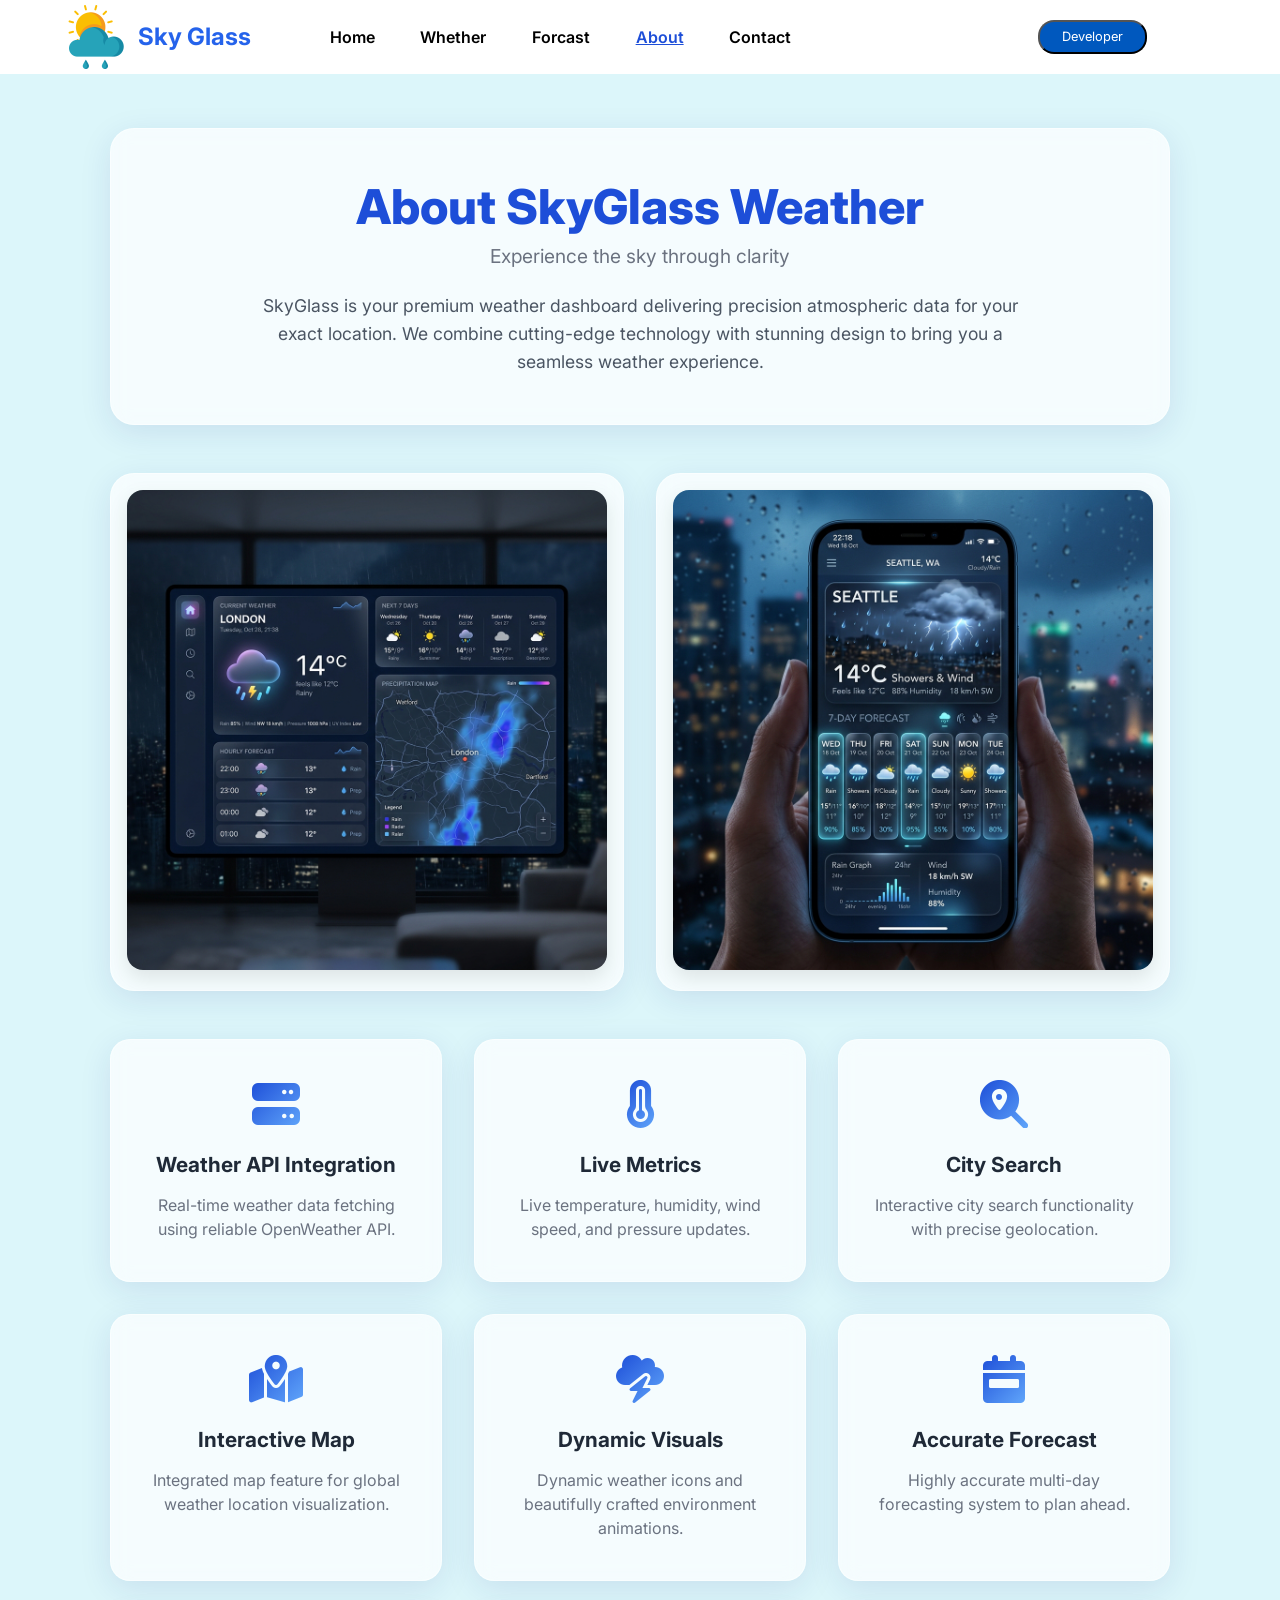
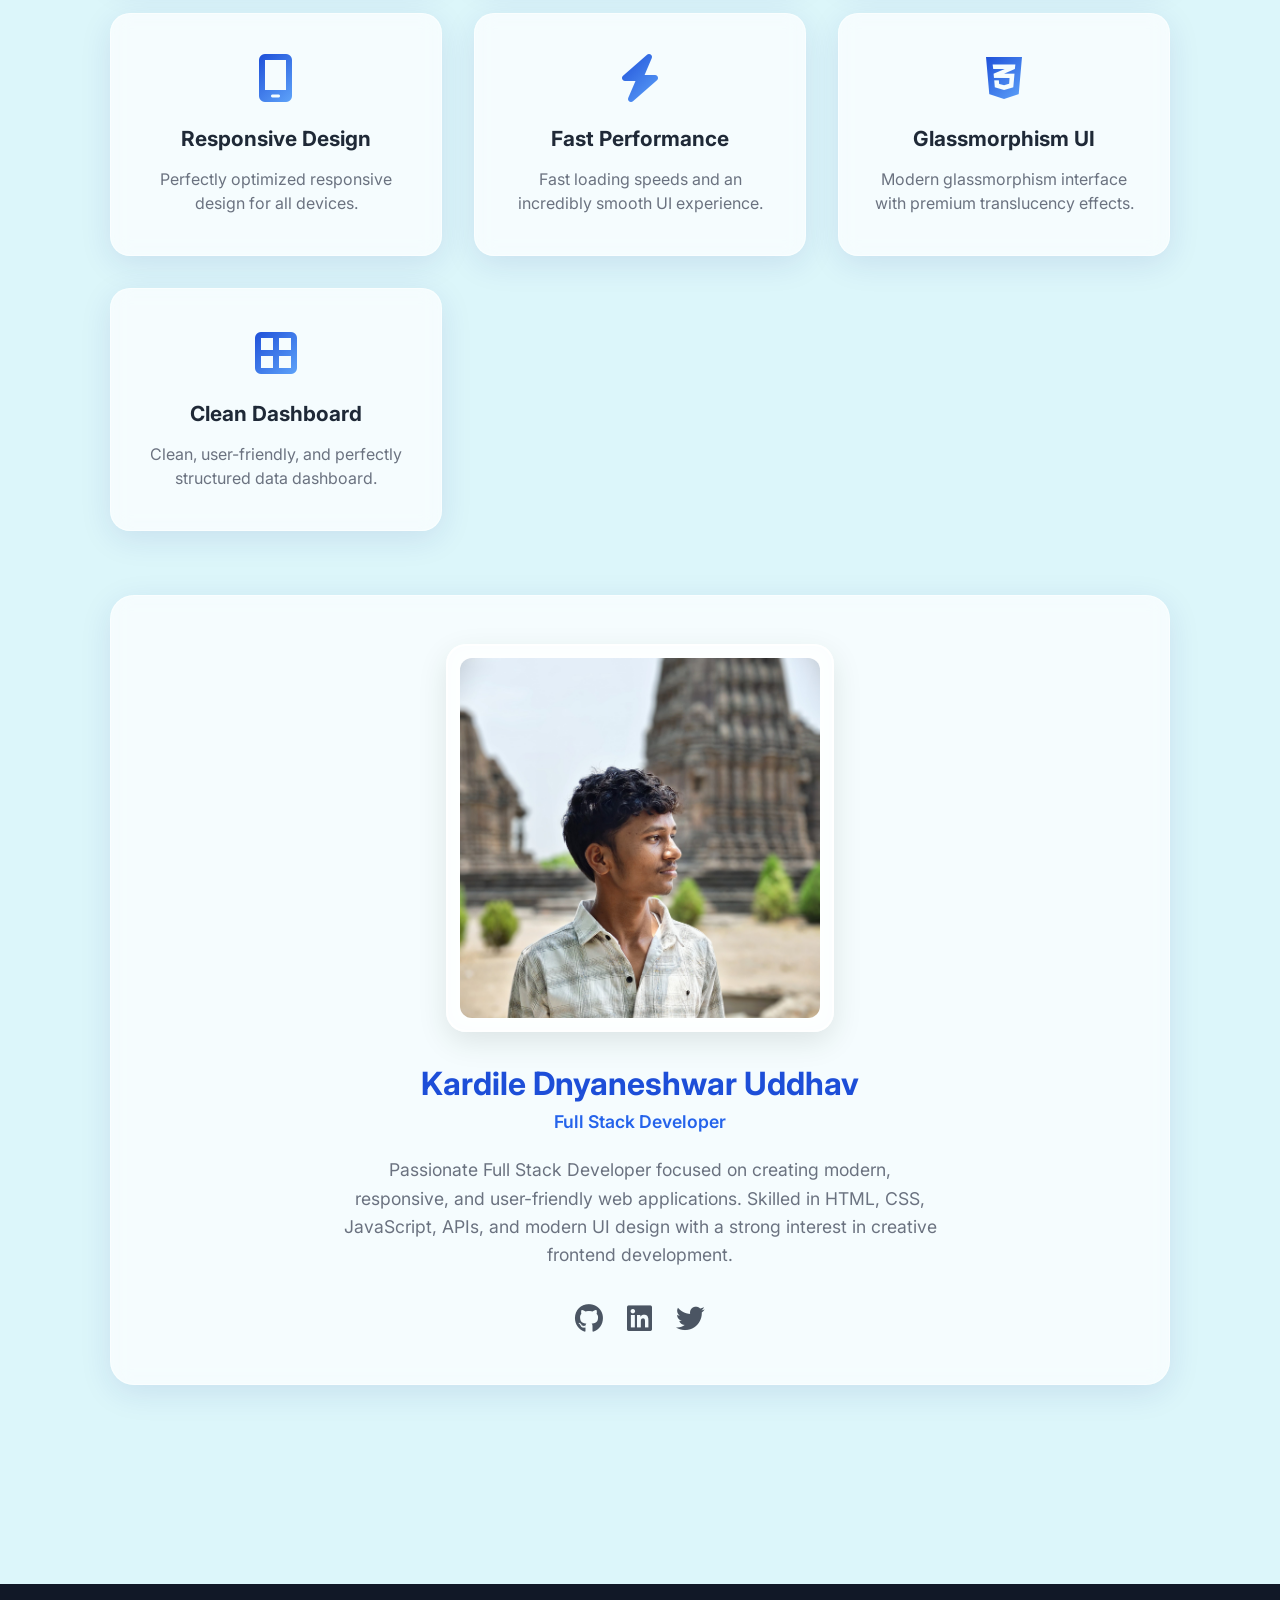
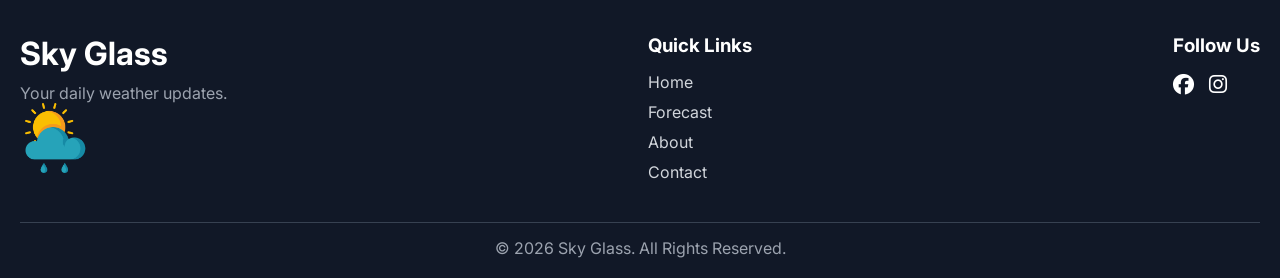
==== about.html @ b940e638 "website 1deploys" ====
<!DOCTYPE html>
<html lang="en">

<head>
    <meta charset="UTF-8">
    <meta name="viewport" content="width=device-width, initial-scale=1.0">
    <title>About - Sky Glass</title>
    <link rel="stylesheet" href="style.css">
    <link rel="stylesheet" href="about.css">
    <link rel="preconnect" href="https://fonts.googleapis.com">
    <link rel="preconnect" href="https://fonts.gstatic.com" crossorigin>
    <link href="https://fonts.googleapis.com/css2?family=Inter:wght@400;500;600;700;800&display=swap" rel="stylesheet">
    <link rel="stylesheet" href="https://cdnjs.cloudflare.com/ajax/libs/font-awesome/6.5.2/css/all.min.css">
    <link href="https://fonts.googleapis.com/css2?family=Material+Symbols+Outlined" rel="stylesheet">
</head>

<body>
    <!-- Navbar -->
    <section id="nav">
        <div class="navbar">
            <div class="logo"></div>
            <h2>Sky Glass</h2>
            <div class="nav_hero">
                <div class="hero_link">
                    <a href="index.html">Home</a>
                    <a href="index.html#forc">Whether</a>
                    <a href="index.html">Forcast</a>
                    <a href="about.html" class="active">About</a>
                    <a href="contact.html">Contact</a>
                </div>
            </div>
            <div class="signin">
                <a href="about.html#developer"><button type="button">Developer</button></a>
            </div>
        </div>
    </section>

    <!-- About Section -->
    <div class="about_hero_section">
        <!-- 2. ABOUT WEBSITE SECTION -->
        <div class="about_container">
            <div class="about_header glass">
                <h1>About SkyGlass Weather</h1>
                <p class="subtitle">Experience the sky through clarity</p>
                <p class="desc">SkyGlass is your premium weather dashboard delivering precision atmospheric data for your exact
                    location. We combine cutting-edge technology with stunning design to bring you a seamless weather experience.</p>
            </div>

            <div class="about_gallery">
                <div class="gallery_img_wrapper glass" style="animation-delay: 0.1s;">
                    <img src="img/weather_preview_desktop.png" alt="Desktop Interface Preview" class="gallery_img">
                </div>
                <div class="gallery_img_wrapper glass" style="animation-delay: 0.2s;">
                    <img src="img/weather_preview_mobile.png" alt="Mobile Interface Preview" class="gallery_img">
                </div>
            </div>

            <div class="features_grid">
                <div class="feature_card glass" style="animation-delay: 0.1s;">
                    <i class="fa-solid fa-server feature_icon"></i>
                    <h3>Weather API Integration</h3>
                    <p>Real-time weather data fetching using reliable OpenWeather API.</p>
                </div>
                <div class="feature_card glass" style="animation-delay: 0.2s;">
                    <i class="fa-solid fa-temperature-full feature_icon"></i>
                    <h3>Live Metrics</h3>
                    <p>Live temperature, humidity, wind speed, and pressure updates.</p>
                </div>
                <div class="feature_card glass" style="animation-delay: 0.3s;">
                    <i class="fa-solid fa-magnifying-glass-location feature_icon"></i>
                    <h3>City Search</h3>
                    <p>Interactive city search functionality with precise geolocation.</p>
                </div>
                <div class="feature_card glass" style="animation-delay: 0.4s;">
                    <i class="fa-solid fa-map-location-dot feature_icon"></i>
                    <h3>Interactive Map</h3>
                    <p>Integrated map feature for global weather location visualization.</p>
                </div>
                <div class="feature_card glass" style="animation-delay: 0.5s;">
                    <i class="fa-solid fa-cloud-bolt feature_icon"></i>
                    <h3>Dynamic Visuals</h3>
                    <p>Dynamic weather icons and beautifully crafted environment animations.</p>
                </div>
                <div class="feature_card glass" style="animation-delay: 0.6s;">
                    <i class="fa-solid fa-calendar-week feature_icon"></i>
                    <h3>Accurate Forecast</h3>
                    <p>Highly accurate multi-day forecasting system to plan ahead.</p>
                </div>
                <div class="feature_card glass" style="animation-delay: 0.7s;">
                    <i class="fa-solid fa-mobile-screen feature_icon"></i>
                    <h3>Responsive Design</h3>
                    <p>Perfectly optimized responsive design for all devices.</p>
                </div>
                <div class="feature_card glass" style="animation-delay: 0.8s;">
                    <i class="fa-solid fa-bolt feature_icon"></i>
                    <h3>Fast Performance</h3>
                    <p>Fast loading speeds and an incredibly smooth UI experience.</p>
                </div>
                <div class="feature_card glass" style="animation-delay: 0.9s;">
                    <i class="fa-brands fa-css3-alt feature_icon"></i>
                    <h3>Glassmorphism UI</h3>
                    <p>Modern glassmorphism interface with premium translucency effects.</p>
                </div>
                <div class="feature_card glass" style="animation-delay: 1.0s;">
                    <i class="fa-solid fa-border-all feature_icon"></i>
                    <h3>Clean Dashboard</h3>
                    <p>Clean, user-friendly, and perfectly structured data dashboard.</p>
                </div>
            </div>
        </div>

        <!-- 3. DEVELOPER SECTION -->
        <div class="developer_container" id="developer">
            <div class="developer_card glass">
                <div class="profile_img_container">
                    <div class="profile_img_wrapper">
                        <img src="img/devloper.jpeg" alt="Developer Profile" class="profile_img">
                    </div>
                </div>
                <h2>Kardile Dnyaneshwar Uddhav</h2>
                <p class="role">Full Stack Developer</p>
                <p class="intro">Passionate Full Stack Developer focused on creating modern, responsive, and
                    user-friendly web applications.
                    Skilled in HTML, CSS, JavaScript, APIs, and modern UI design with a strong interest in creative
                    frontend development.</p>
                <div class="dev_social">
                    <a href="#"><i class="fa-brands fa-github"></i></a>
                    <a href="#"><i class="fa-brands fa-linkedin"></i></a>
                    <a href="#"><i class="fa-brands fa-twitter"></i></a>
                </div>
            </div>
        </div>
    </div>

    <!-- footer section -->
    <footer class="footer">
        <div class="footer-container">
            <div class="footer-logo">
                <h2>Sky Glass</h2>
                <p>Your daily weather updates.</p>
                <img src="img/logobl.png" alt="" height="70px" width="70px">
            </div>

            <div class="footer-links">
                <h3>Quick Links</h3>
                <ul>
                    <li><a href="index.html">Home</a></li>
                    <li><a href="index.html#wp">Forecast</a></li>
                    <li><a href="about.html">About</a></li>
                    <li><a href="contact.html">Contact</a></li>
                </ul>
            </div>

            <div class="footer-social">
                <h3>Follow Us</h3>
                <div class="social-icons">
                    <a href="#"><i class="fa-brands fa-facebook"></i></a>
                    <a href="https://www.instagram.com/_mauli_kardile_?igsh=MW9jZTJrYnExN2NsaA==" target="_blank"><i
                            class="fa-brands fa-instagram"></i></a>
                </div>
            </div>
        </div>

        <div class="footer-bottom">
            <p>© 2026 Sky Glass. All Rights Reserved.</p>
        </div>
    </footer>

    <script src="script.js"></script>
</body>

</html>
---- style.css ----
* {
    padding: 0;
    margin: 0;
    font-family: 'Inter', sans-serif;

}

html {
    scroll-behavior: smooth;
}

body {
    background-color: #dcf6fa;
    font-family: 'Inter', sans-serif;
}

/* Nabbar */
.navbar {
    width: 100%;
    height: 4.6rem;
    background-color: white;
    display: flex;
    align-items: center;
    justify-content: space-evenly;
    position: fixed;
    top: 0%;
}

.logo {
    background-image: url(img/logobl.png);
    background-size: cover;
    width: 4rem;
    height: 4rem;
    position: absolute;
    left: 4rem;
}

.navbar h2 {
    color: #2563EB;
    position: absolute;
    left: 8.6rem;
}

.nav_hero {
    display: flex;
    justify-content: space-evenly;
    width: 70%;

}

.hero_link a {
    color: black;
    text-align: center;
    text-decoration: none;
    margin-left: 2.6rem;
    font-size: 1rem;
    font-family: 'Inter', sans-serif;
    font-weight: 600;
}

.hero_link :hover {
    text-decoration: underline;

}

.signin button {
    background-color: #0058BE;
    width: 6.8rem;
    height: 2.1rem;
    color: #ffffff;
    font-size: 0.8rem;
    border-radius: 1rem;
    position: relative;
    right: 2.6rem;
    cursor: pointer;
}

.signin button:hover {
    background-color: white;
    color: black;
}

/* Hero Section */

.hero_section {
    width: 100%;
    height: auto;
    background-color: #dcf6fa;
}

.heroheading {
    text-align: center;
}

.heroheading h1 {
    color: #1D4ED8;
    font-size: 5rem;
    font-weight: 900;
    font-family: 'Inter', sans-serif;
    margin-top: 7rem;

}

.heroheading p {
    font-size: 1.3rem;
    text-align: center;
    color: #6B7280;
    font-weight: 400;
    font-family: 'Inter', sans-serif;
}

.p1 {
    margin-top: 2rem;
}

.p2 {
    margin-top: 0.8rem;
}

/* search input */

.input_search {
    display: flex;
    justify-content: center;
    padding: 20px;
    margin-top: 2rem;
}

.search_box {
    width: 750px;
    height: 50px;
    display: flex;
    align-items: center;
    gap: 10px;
    background: rgba(255, 255, 255, 0.7);
    padding: 12px;
    border-radius: 60px;


}

.search_box button {
    background-color: #1D4ED8;
    width: 130px;
    height: 40px;
    color: #ffffff;
    font-size: 18px;
    border-radius: 15px;
    cursor: pointer;
    border: none;
}

.search_box input {
    height: 2.6rem;
    width: 75%;
    border-radius: 1rem;
    border: none;
    font-size: 1.3rem;
}

.search_box input:focus {
    outline: none;

}

/* result box */

.resultbox {
    display: flex;
    justify-content: space-evenly;
    margin-top: 6rem;
}

.box1 {
    width: 940px;
    height: 400px;
    background-color: white;

    border-radius: 1rem;
    display: flex;
    justify-content: space-evenly;
}

.box2 {
    width: 440px;
    height: 400px;
    background-color: white;
    margin-right: 40px;
    border-radius: 1rem;
}

.left {
    width: 65%;
}

.location i {
    font-size: 1.8rem;
    color: #1D4ED8;
    margin-top: 8px;
}

.location {
    display: flex;
    margin-top: 30px;
    text-align: left;
}

.location p {
    font-size: 40px;
    color: #1D4ED8;
    font-weight: bold;
    margin-left: 15px;
}

.temprature {
    margin-top: 16px;
}

.fera {
    font-size: 140px;
    font-weight: 700;
    color: #1D4ED8;
}

.ferai {
    font-size: 35px;
    color: #1D4ED8;
    font-weight: bold;
}

.tempinfo {
    display: flex;
    margin-top: 20px;

}

.humidity {
    height: 45px;
    width: 145px;
    background-color: #DBEAFE;
    border-radius: 15px;
    text-align: center;
}

.humidity p {
    margin-top: 8%;
}

.wind {
    height: 45px;
    width: 145px;
    background-color: #DBEAFE;
    border-radius: 15px;
    margin-left: 10px;
    text-align: center;
}

.wind p {
    margin-top: 8%;
}

.right i {
    color: #1D4ED8;
    font-size: 150px;
    font-weight: bold;
    margin-top: 5.6rem;
}

.right p {
    font-size: 1.2rem;
    font-weight: 700;
    margin-top: 12%;
}

#ut {
    color: #6B7280;
    margin-top: 8%;
    margin-left: 1.2rem;
    font-family: 'Inter', sans-serif;
    font-weight: 600;
    width: 70%;

}

.uvhead {
    display: flex;
    justify-content: space-evenly;
}

.uvhead i {
    font-size: 2rem;
    margin-top: 8%;
}

#uvindex {
    text-align: center;
    font-size: 5rem;
    font-weight: 700;
    margin-top: 3.1rem;
    color: #1D4ED8;
}

#uvstate {
    text-align: center;
    margin-top: 1.2rem;
    color: #6B7280;
}

.progress {
    width: 70%;
    margin-top: 1.2rem;
    height: 0.6rem;
    background-color: #e0e0e0;
    margin-left: 15%;
    border-radius: 6px;
}

.fill {

    height: 0.6rem;
    width: 40%;
    background-color: #1D4ED8;
    position: relative;
    left: 0;
    border-radius: 6px;

}

#pm {
    text-align: center;
    margin-top: 1rem;
    color: #6B7280;

}

/* weakly forcast */
#wp {
    margin-top: 3.1rem;
    margin-left: 2.5rem;
    color: #2563EB;
    font-size: 2.5rem;
    font-weight: 600;

}

.forecast-section {
    width: 90%;
    margin: auto;
}


.forecast-grid {
    display: grid;
    grid-template-columns: repeat(5, 1fr);
    gap: 20px;
}

.forecast-card {
    border-radius: 20px;
    background-color: white;
    height: auto;
    padding: 25px;
    text-align: center;
    transition: 0.3s;
}


.forecast-card h4 {
    color: #6b7280;
}

.forecast-card span {
    font-size: 55px;
    color: #2563eb;

    margin: 15px 0;
}

.forecast-card h3 {
    color: #1d4ed8;
    margin-bottom: 10px;
}

.forecast-card p {
    color: #6b7280;
}

#rodmap {
    width: 100%;
    padding: 2rem 5%;
    box-sizing: border-box;
    display: flex;
    justify-content: center;
}

.map {
    height: 65vh;
    width: 100%;
    max-width: 1200px;
    background: rgba(255, 255, 255, 0.7);
    backdrop-filter: blur(10px);
    -webkit-backdrop-filter: blur(10px);
    border: 1px solid rgba(255, 255, 255, 0.5);
    box-shadow: 0 8px 32px 0 rgba(31, 38, 135, 0.1);
    border-radius: 20px;
    overflow: hidden;
    transition: all 0.3s ease;
    position: relative;
    z-index: 10;
}

.map:hover {
    box-shadow: 0 15px 40px 0 rgba(31, 38, 135, 0.2);
    transform: translateY(-5px);
}

/* footer */

.footer {
    background-color: #111827;
    color: white;
    padding: 50px 20px 20px;
    margin-top: 15vh;
}

.footer-container {
    display: flex;
    justify-content: space-between;
    flex-wrap: wrap;
    gap: 30px;
}

.footer-logo h2 {
    font-size: 2rem;
    margin-bottom: 10px;
}

.footer-logo p {
    color: #9CA3AF;
}

.footer-links h3,
.footer-social h3 {
    margin-bottom: 15px;
}

.footer-links ul {
    list-style: none;
}

.footer-links ul li {
    margin-bottom: 10px;
}

.footer-links ul li a {
    text-decoration: none;
    color: #D1D5DB;
    transition: 0.3s;
}

.footer-links ul li a:hover {
    color: white;
}

.social-icons {
    display: flex;
    gap: 15px;
}

.social-icons a {
    color: white;
    font-size: 1.3rem;
    transition: 0.3s;
}

.social-icons a:hover {
    transform: translateY(-5px);
}

.footer-bottom {
    border-top: 1px solid #374151;
    margin-top: 30px;
    padding-top: 15px;
    text-align: center;
    color: #9CA3AF;
}


/* responsive */

/* =========================
   TABLET
========================= */

@media (max-width: 64rem){

    .navbar{
        padding: 0 1.25rem;
    }

    .logo{
        left: 1rem;
    }

    .navbar h2{
        left: 5.5rem;
        font-size: 1.5rem;
    }

    .nav_hero{
        width: auto;
    }

    .hero_link{
        gap: 1rem;
    }

    .hero_link a{
        margin-left: 0;
        font-size: 0.95rem;
    }

    .signin button{
        right: 0;
        padding: 0.7rem 1.4rem;
    }

    .heroheading h1{
        font-size: 3.5rem;
        text-align: center;
    }

    .resultbox{
        flex-direction: column;
        align-items: center;
        gap: 1.5rem;
    }

    .box1,
    .box2{
        width: 90%;
    }

    .box1{
        height: auto;
        padding: 1.25rem;
    }

    .box2{
        margin-right: 0;
        height: auto;
        padding-bottom: 2rem;
    }

    .forecast-grid{
        grid-template-columns: repeat(2, 1fr);
        gap: 1rem;
    }

    .map{
        width: 100%;
        height: 50vh;
    }
}


/* =========================
   MOBILE NAVBAR FIX
========================= */

@media (max-width:768px){

    .navbar{
        width: 100%;
        height: 4.5rem;
        display: flex;
        align-items: center;
        justify-content: space-between;
        padding: 0 15px;
        position: fixed;
        top: 0;
        left: 0;
        background-color: white;
        z-index: 1000;
    }

    /* Left Side Logo + Text */
    .nav-left{
        display: flex;
        align-items: center;
        gap: 10px;
    }

    /* Logo */
    .logo{
        position: static;
        width: 3rem;
        height: 3rem;
        background-size: cover;
        flex-shrink: 0;
    }

    /* Sky Glass Text */
    .navbar h2{
        position: static;
        font-size: 1.3rem;
        color: #2563EB;
        margin-left: -7rem;
        white-space: nowrap;
    }

    /* Hide Center Links */
    .nav_hero{
        display: none;
    }

    /* Right Side Button */
    .signin{
        width: auto;
        display: flex;
        align-items: center;
        justify-content: center;
    }

    .signin button{
        position: static;
        width: 6rem;
        height: 2.3rem;

        border: none;
        border-radius: 10px;

        font-size: 0.9rem;
        font-weight: 500;

        display: flex;
        justify-content: center;
        align-items: center;

        text-align: center;

        padding: 0;
        margin: 0;
        margin-right: 2rem;

        cursor: pointer;
    }

    /* Hero */
    .heroheading h1{
        font-size: 2.5rem;
        margin-top: 8rem;
        padding: 0 10px;
        text-align: center;
    }

    .heroheading p{
        font-size: 1rem;
        padding: 0 15px;
        text-align: center;
    }

    /* Search Box */
    .search_box{
        width: 100%;
        height: auto;
        flex-direction: column;
        border-radius: 20px;
        padding: 15px;
        gap: 15px;
    }

    .search_box input{
        width: 100%;
        font-size: 1rem;
    }

    .search_box button{
        width: 100%;
    }

    /* Result Box */
    .resultbox{
        flex-direction: column;
        align-items: center;
        gap: 20px;
    }

    .box1,
    .box2{
        width: 92%;
        height: auto;
    }

    .box1{
        flex-direction: column;
        align-items: center;
        text-align: center;
        padding: 20px;
    }

    .left{
        width: 100%;
    }

    .location{
        justify-content: center;
    }

    .location p{
        font-size: 1.7rem;
    }

    .fera{
        font-size: 4.5rem;
    }

    .ferai{
        font-size: 1.4rem;
    }

    .tempinfo{
        justify-content: center;
        flex-wrap: wrap;
        gap: 10px;
    }

    .wind{
        margin-left: 0;
    }

    .right i{
        font-size: 5rem;
        margin-top: 2rem;
    }

    .right p{
        margin-top: 1rem;
    }

    /* UV Box */
    .box2{
        text-align: center;
        padding-bottom: 30px;
    }

    .uvhead{
        justify-content: center;
        gap: 10px;
    }

    #ut{
        width: auto;
        margin-left: 0;
    }

    #uvindex{
        font-size: 3.5rem;
    }

    .progress{
        width: 85%;
        margin-left: auto;
        margin-right: auto;
    }

    #pm{
        padding: 0 10px;
    }

    /* Forecast */
    .forecast-grid{
        grid-template-columns: 1fr;
    }

    /* Map */
    #rodmap {
        padding: 1.5rem 5%;
    }

    .map{
        width: 100%;
        height: 45vh;
        margin: 0;
    }

    /* Footer */
    .footer-container{
        flex-direction: column;
        text-align: center;
    }

    .social-icons{
        justify-content: center;
    }
}
---- about.css ----
/* About Page Specific Styles */

.about_hero_section {
    width: 100%;
    min-height: 100vh;
    padding-top: 8rem; /* to account for fixed navbar */
    padding-bottom: 4rem;
    background-color: #dcf6fa;
    display: flex;
    flex-direction: column;
    align-items: center;
    gap: 4rem;
}

.glass {
    background: rgba(255, 255, 255, 0.7);
    backdrop-filter: blur(10px);
    -webkit-backdrop-filter: blur(10px);
    border: 1px solid rgba(255, 255, 255, 0.5);
    box-shadow: 0 8px 32px 0 rgba(31, 38, 135, 0.1);
}

.about_container, .developer_container {
    width: 100%;
    max-width: 1100px;
    padding: 0 20px;
    box-sizing: border-box;
    margin: 0 auto;
    animation: fadeIn 1s ease-out;
}

.about_header {
    text-align: center;
    border-radius: 24px;
    padding: 3rem;
    margin-bottom: 3rem;
    transition: transform 0.3s ease, box-shadow 0.3s ease;
}

.about_header:hover {
    transform: translateY(-5px);
    box-shadow: 0 15px 40px 0 rgba(31, 38, 135, 0.15);
}

.about_header h1 {
    color: #1D4ED8;
    font-size: 3rem;
    font-weight: 800;
    margin-bottom: 0.5rem;
}

.about_header .subtitle {
    color: #6B7280;
    font-size: 1.2rem;
    margin-bottom: 1.5rem;
}

.about_header .desc {
    color: #4B5563;
    font-size: 1.1rem;
    line-height: 1.6;
    max-width: 800px;
    margin: 0 auto;
}

.about_gallery {
    display: flex;
    justify-content: center;
    gap: 2rem;
    margin-bottom: 3rem;
    flex-wrap: wrap;
}

.gallery_img_wrapper {
    flex: 1;
    min-width: 300px;
    max-width: 500px;
    border-radius: 24px;
    padding: 1rem;
    transition: all 0.4s ease;
    animation: fadeIn 0.8s ease-out backwards;
}

.gallery_img_wrapper:hover {
    transform: translateY(-10px) scale(1.02);
    box-shadow: 0 20px 40px 0 rgba(31, 38, 135, 0.25);
    background: rgba(255, 255, 255, 0.9);
}

.gallery_img {
    width: 100%;
    height: auto;
    border-radius: 16px;
    box-shadow: 0 8px 20px rgba(0,0,0,0.1);
}

.features_grid {
    display: grid;
    grid-template-columns: repeat(auto-fit, minmax(300px, 1fr));
    gap: 2rem;
}

.feature_card {
    border-radius: 20px;
    padding: 2.5rem 2rem;
    text-align: center;
    transition: all 0.3s ease;
    animation: fadeIn 0.8s ease-out backwards;
}

.feature_card:hover {
    transform: translateY(-10px);
    box-shadow: 0 20px 40px 0 rgba(31, 38, 135, 0.2);
    background: rgba(255, 255, 255, 0.9);
}

.feature_icon {
    font-size: 3rem;
    color: #2563EB;
    margin-bottom: 1.5rem;
    background: linear-gradient(135deg, #1D4ED8, #60A5FA);
    -webkit-background-clip: text;
    -webkit-text-fill-color: transparent;
    transition: transform 0.3s ease;
}

.feature_card:hover .feature_icon {
    transform: scale(1.1);
}

.feature_card h3 {
    color: #1F2937;
    font-size: 1.3rem;
    font-weight: 700;
    margin-bottom: 1rem;
}

.feature_card p {
    color: #6B7280;
    font-size: 1rem;
    line-height: 1.5;
}

/* Developer Section */
#developer {
    scroll-margin-top: 6rem;
}

#developer:target .developer_card {
    animation: highlightCard 2s ease-out;
}

@keyframes highlightCard {
    0% {
        box-shadow: 0 8px 32px 0 rgba(31, 38, 135, 0.1);
    }
    30% {
        box-shadow: 0 0 40px 0 rgba(37, 99, 235, 0.6);
        transform: scale(1.02);
    }
    100% {
        box-shadow: 0 8px 32px 0 rgba(31, 38, 135, 0.1);
        transform: scale(1);
    }
}

.developer_card {
    border-radius: 24px;
    padding: 3rem;
    text-align: center;
    transition: transform 0.3s ease, box-shadow 0.3s ease;
}

.developer_card:hover {
    transform: translateY(-5px);
    box-shadow: 0 15px 40px 0 rgba(31, 38, 135, 0.15);
}

.profile_img_container {
    width: 360px;
    height: 360px;
    margin: 0 auto 2rem;
    padding: 12px;
    background: rgba(255, 255, 255, 0.4);
    backdrop-filter: blur(12px);
    -webkit-backdrop-filter: blur(12px);
    border: 2px solid rgba(255, 255, 255, 0.8);
    border-radius: 20px;
    box-shadow: 0 10px 30px rgba(0, 0, 0, 0.1);
    display: flex;
    justify-content: center;
    align-items: center;
    transition: all 0.4s ease;
}

.profile_img_container:hover {
    box-shadow: 0 20px 45px rgba(29, 78, 216, 0.25);
    transform: translateY(-5px);
}

.profile_img_wrapper {
    width: 100%;
    height: 100%;
    border-radius: 12px;
    overflow: hidden;
}

.profile_img {
    width: 100%;
    height: 100%;
    object-fit: cover;
    transition: transform 0.5s ease;
}

.profile_img_wrapper:hover .profile_img {
    transform: scale(1.1);
}

.developer_card h2 {
    color: #1D4ED8;
    font-size: 2rem;
    font-weight: 700;
    margin-bottom: 0.5rem;
}

.developer_card .role {
    color: #2563EB;
    font-size: 1.1rem;
    font-weight: 600;
    margin-bottom: 1.5rem;
}

.developer_card .intro {
    color: #6B7280;
    font-size: 1.1rem;
    line-height: 1.6;
    max-width: 600px;
    margin: 0 auto 2rem;
}

.dev_social {
    display: flex;
    justify-content: center;
    gap: 1.5rem;
}

.dev_social a {
    color: #4B5563;
    font-size: 1.8rem;
    transition: all 0.3s ease;
}

.dev_social a:hover {
    color: #1D4ED8;
    transform: scale(1.1) translateY(-3px);
    text-shadow: 0 5px 15px rgba(29, 78, 216, 0.4);
}

/* Navbar active state */
.hero_link a.active {
    color: #1D4ED8;
    text-decoration: underline;
}

/* Animations */
@keyframes fadeIn {
    from {
        opacity: 0;
        transform: translateY(20px);
    }
    to {
        opacity: 1;
        transform: translateY(0);
    }
}

/* Responsive adjustments */
@media (max-width: 768px) {
    .about_hero_section {
        padding-top: 6rem;
    }
    
    .about_header {
        padding: 2rem;
        margin-bottom: 2rem;
    }
    
    .about_header h1 {
        font-size: 2.2rem;
    }
    
    .features_grid {
        grid-template-columns: 1fr;
    }
    
    .developer_card {
        padding: 1.5rem;
    }

    .profile_img_container {
        width: 240px;
        height: 240px;
        max-width: 100%;
        margin: 0 auto 1.5rem;
    }
}
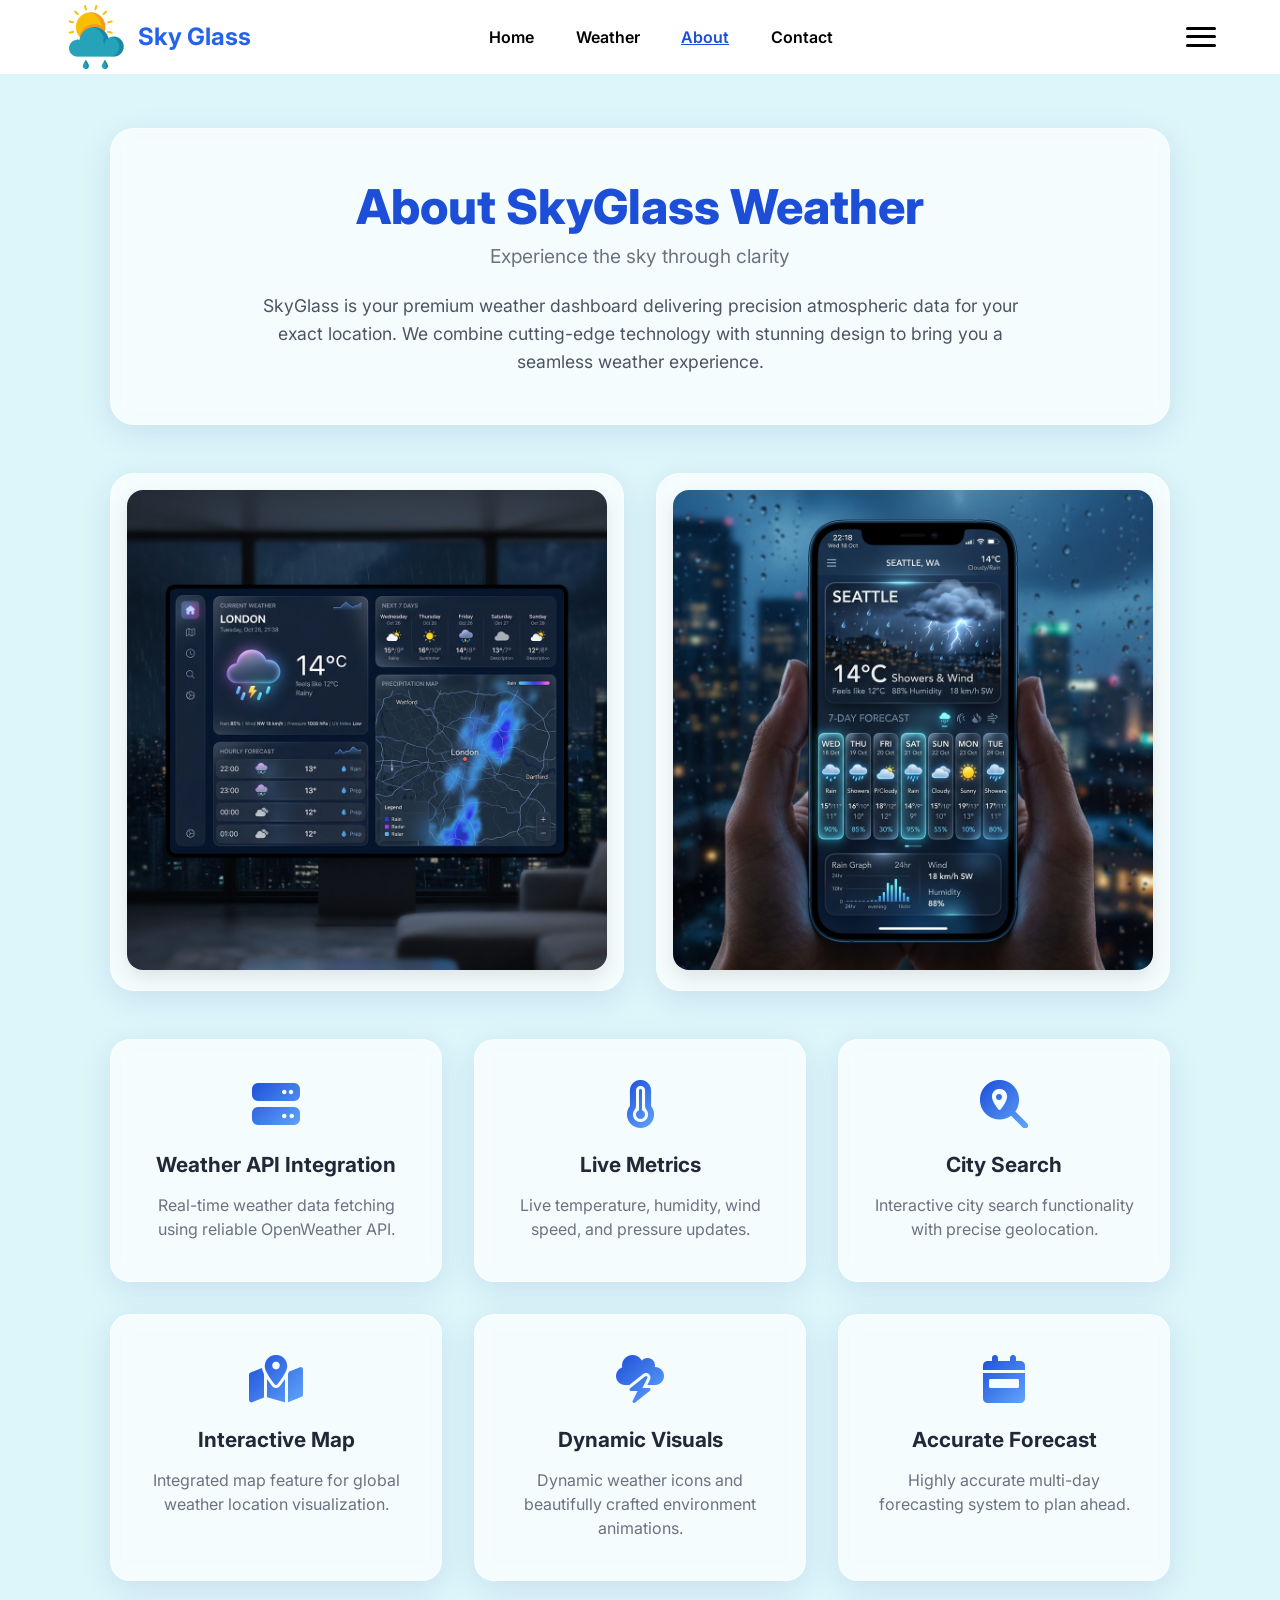
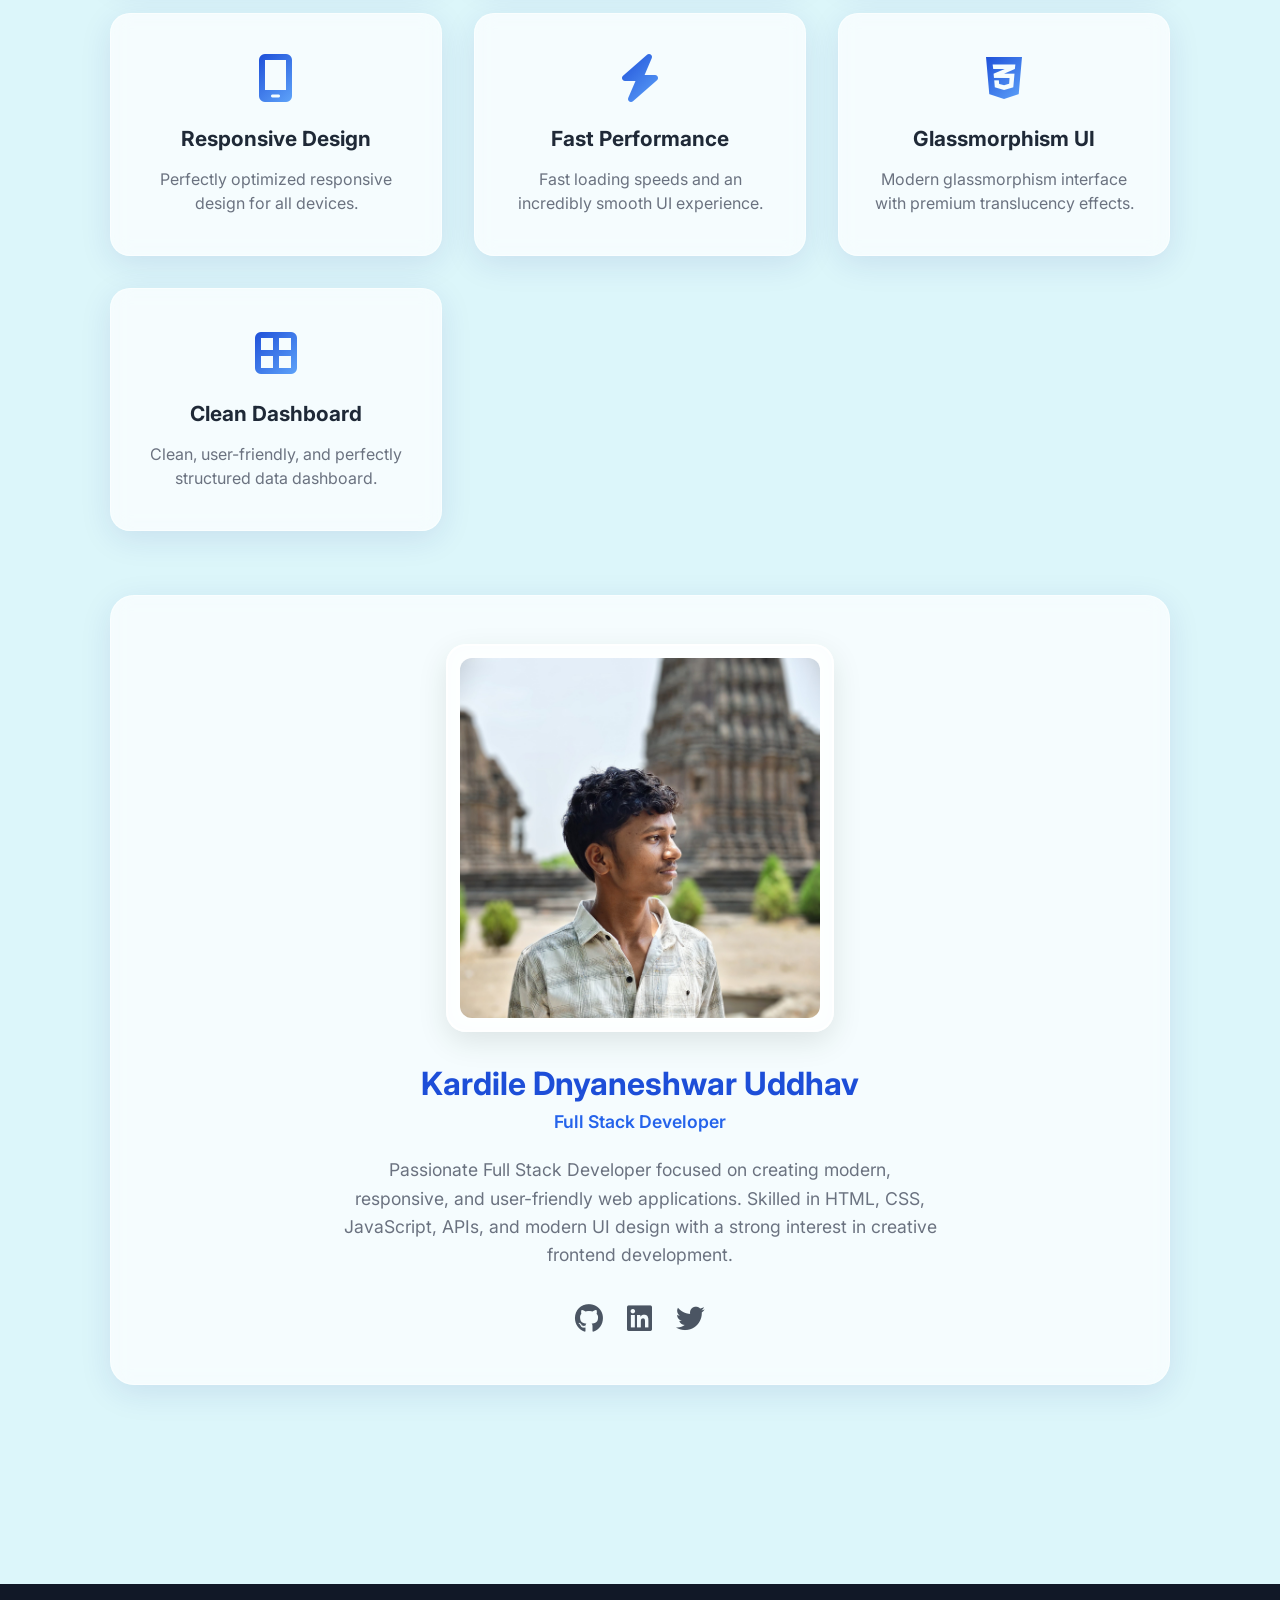
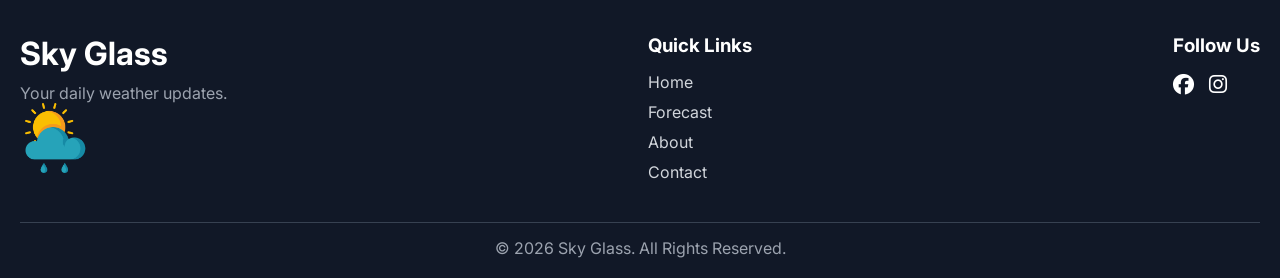
==== commit ad2e7dd8: "developer remove" ====
--- a/about.html
+++ b/about.html
@@ -18,19 +18,33 @@
     <!-- Navbar -->
     <section id="nav">
         <div class="navbar">
-            <div class="logo"></div>
-            <h2>Sky Glass</h2>
+            <a href="index.html" class="nav-left">
+                <div class="logo"></div>
+                <h2>Sky Glass</h2>
+            </a>
             <div class="nav_hero">
                 <div class="hero_link">
                     <a href="index.html">Home</a>
-                    <a href="index.html#forc">Whether</a>
-                    <a href="index.html">Forcast</a>
+                    <a href="index.html#forc">Weather</a>
                     <a href="about.html" class="active">About</a>
                     <a href="contact.html">Contact</a>
                 </div>
             </div>
-            <div class="signin">
-                <a href="about.html#developer"><button type="button">Developer</button></a>
+            <div class="hamburger" id="hamburger-menu">
+                <span></span>
+                <span></span>
+                <span></span>
+            </div>
+        </div>
+
+        <div class="overlay_menu" id="overlay_menu">
+            <div class="menu_links">
+                <a href="index.html">Home</a>
+                <a href="index.html#forc">Weather</a>
+                <a href="index.html#rodmap">Map</a>
+                <a href="about.html" class="active">About</a>
+                <a href="contact.html">Contact</a>
+                <a href="about.html#developer">Developer</a>
             </div>
         </div>
     </section>
--- a/style.css
+++ b/style.css
@@ -24,6 +24,16 @@
     justify-content: space-evenly;
     position: fixed;
     top: 0%;
+    z-index: 9999;
+}
+
+.nav-left {
+    display: flex;
+    align-items: center;
+    gap: 10px;
+    text-decoration: none;
+    position: absolute;
+    left: 4rem;
 }
 
 .logo {
@@ -31,21 +41,22 @@
     background-size: cover;
     width: 4rem;
     height: 4rem;
-    position: absolute;
-    left: 4rem;
 }
 
 .navbar h2 {
     color: #2563EB;
-    position: absolute;
-    left: 8.6rem;
+    white-space: nowrap;
 }
 
 .nav_hero {
     display: flex;
-    justify-content: space-evenly;
-    width: 70%;
-
+    justify-content: center;
+    width: 100%;
+}
+
+.hero_link {
+    display: flex;
+    justify-content: center;
 }
 
 .hero_link a {
@@ -58,26 +69,160 @@
     font-weight: 600;
 }
 
-.hero_link :hover {
+.hero_link a:hover {
     text-decoration: underline;
-
-}
-
-.signin button {
-    background-color: #0058BE;
-    width: 6.8rem;
-    height: 2.1rem;
-    color: #ffffff;
-    font-size: 0.8rem;
-    border-radius: 1rem;
-    position: relative;
-    right: 2.6rem;
+}
+
+.hero_link a.active {
+    color: #1D4ED8;
+    text-decoration: underline;
+}
+
+/* Hamburger Icon */
+.hamburger {
+    width: 30px;
+    height: 20px;
+    display: flex;
+    flex-direction: column;
+    justify-content: space-between;
     cursor: pointer;
-}
-
-.signin button:hover {
-    background-color: white;
+    z-index: 10000;
+    position: absolute;
+    right: 4rem;
+}
+
+.hamburger span {
+    display: block;
+    width: 100%;
+    height: 3px;
+    background-color: black;
+    border-radius: 3px;
+    transition: all 0.3s ease;
+}
+
+/* Hamburger active animation */
+.hamburger.active span:nth-child(1) {
+    transform: translateY(8.5px) rotate(45deg);
+}
+
+.hamburger.active span:nth-child(2) {
+    opacity: 0;
+}
+
+.hamburger.active span:nth-child(3) {
+    transform: translateY(-8.5px) rotate(-45deg);
+}
+
+/* Overlay Menu */
+.overlay_menu {
+    position: fixed;
+    top: -100%; /* Slide down animation */
+    left: 0;
+    width: 100%;
+    height: 100vh;
+    background: rgba(255, 255, 255, 0.95);
+    backdrop-filter: blur(15px);
+    -webkit-backdrop-filter: blur(15px);
+    z-index: 9998; /* Just below navbar */
+    display: flex;
+    justify-content: center;
+    align-items: center;
+    transition: top 0.4s ease-in-out;
+}
+
+.overlay_menu.active {
+    top: 0;
+}
+
+.menu_links {
+    display: flex;
+    flex-direction: column;
+    align-items: center;
+    gap: 2rem;
+}
+
+.menu_links a {
+    text-decoration: none;
+    font-size: 2rem;
     color: black;
+    font-weight: 700;
+    font-family: 'Inter', sans-serif;
+    transition: color 0.3s ease;
+}
+
+.menu_links a:hover {
+    color: #2563EB;
+}
+
+.menu_links a.active {
+    color: #1D4ED8;
+    text-decoration: underline;
+}
+
+/* Desktop Popup Menu Override */
+@media (min-width: 769px) {
+    .overlay_menu {
+        position: absolute;
+        top: 60px;
+        right: 4rem;
+        left: auto;
+        width: 220px;
+        height: auto;
+        background: rgba(220, 246, 250, 0.8);
+        backdrop-filter: blur(15px);
+        -webkit-backdrop-filter: blur(15px);
+        border: 1px solid rgba(255, 255, 255, 0.6);
+        border-radius: 16px;
+        padding: 1rem;
+        box-shadow: 0 10px 30px rgba(31, 38, 135, 0.15);
+        
+        opacity: 0;
+        visibility: hidden;
+        transform: translateY(-10px);
+        transition: all 0.3s ease;
+        display: block; /* Override flex */
+    }
+
+    .overlay_menu.active {
+        opacity: 1;
+        visibility: visible;
+        transform: translateY(0);
+        top: 4.6rem;
+    }
+
+    .menu_links {
+        display: flex;
+        flex-direction: column;
+        gap: 0.5rem;
+        align-items: flex-start;
+    }
+
+    .menu_links a {
+        font-size: 1.1rem;
+        color: #1F2937;
+        font-weight: 600;
+        transition: all 0.3s ease;
+        padding: 10px 15px;
+        border-radius: 8px;
+        width: 100%;
+        box-sizing: border-box;
+    }
+
+    .menu_links a:hover {
+        color: #1D4ED8;
+        background: rgba(255, 255, 255, 0.6);
+        transform: translateX(5px);
+    }
+
+    .menu_links a:active {
+        transform: scale(0.95) translateX(5px);
+    }
+
+    .menu_links a.active {
+        color: #1D4ED8;
+        background: rgba(255, 255, 255, 0.8);
+        text-decoration: none;
+    }
 }
 
 /* Hero Section */
@@ -153,8 +298,12 @@
 .search_box input {
     height: 2.6rem;
     width: 75%;
+    background: rgba(255, 255, 255, 0.7);
     border-radius: 1rem;
     border: none;
+    margin-left: 10px;
+    padding-left: 15px;
+    box-sizing: border-box;
     font-size: 1.3rem;
 }
 
@@ -175,10 +324,32 @@
     width: 940px;
     height: 400px;
     background-color: white;
-
     border-radius: 1rem;
     display: flex;
     justify-content: space-evenly;
+    position: relative;
+    overflow: hidden;
+    background-size: cover;
+    background-position: center;
+    transition: background-image 0.8s ease-in-out;
+}
+
+.box1::before {
+    content: '';
+    position: absolute;
+    top: 0; 
+    left: 0; 
+    right: 0; 
+    bottom: 0;
+    background: linear-gradient(135deg, rgba(0, 0, 0, 0.65) 0%, rgba(0, 0, 0, 0.1) 100%);
+    z-index: 1;
+    border-radius: 1rem;
+    transition: background 0.8s ease-in-out;
+}
+
+.box1 > * {
+    position: relative;
+    z-index: 2;
 }
 
 .box2 {
@@ -195,8 +366,9 @@
 
 .location i {
     font-size: 1.8rem;
-    color: #1D4ED8;
+    color: #ffffff;
     margin-top: 8px;
+    text-shadow: 0 2px 4px rgba(0,0,0,0.5);
 }
 
 .location {
@@ -207,9 +379,10 @@
 
 .location p {
     font-size: 40px;
-    color: #1D4ED8;
+    color: #ffffff;
     font-weight: bold;
     margin-left: 15px;
+    text-shadow: 0 2px 4px rgba(0,0,0,0.5);
 }
 
 .temprature {
@@ -219,13 +392,15 @@
 .fera {
     font-size: 140px;
     font-weight: 700;
-    color: #1D4ED8;
+    color: #ffffff;
+    text-shadow: 0 4px 10px rgba(0,0,0,0.6);
 }
 
 .ferai {
     font-size: 35px;
-    color: #1D4ED8;
+    color: #E5E7EB;
     font-weight: bold;
+    text-shadow: 0 2px 4px rgba(0,0,0,0.5);
 }
 
 .tempinfo {
@@ -237,19 +412,27 @@
 .humidity {
     height: 45px;
     width: 145px;
-    background-color: #DBEAFE;
+    background-color: rgba(255, 255, 255, 0.2);
+    backdrop-filter: blur(5px);
+    -webkit-backdrop-filter: blur(5px);
+    border: 1px solid rgba(255, 255, 255, 0.3);
     border-radius: 15px;
     text-align: center;
 }
 
 .humidity p {
     margin-top: 8%;
+    color: #ffffff;
+    font-weight: 500;
 }
 
 .wind {
     height: 45px;
     width: 145px;
-    background-color: #DBEAFE;
+    background-color: rgba(255, 255, 255, 0.2);
+    backdrop-filter: blur(5px);
+    -webkit-backdrop-filter: blur(5px);
+    border: 1px solid rgba(255, 255, 255, 0.3);
     border-radius: 15px;
     margin-left: 10px;
     text-align: center;
@@ -257,19 +440,24 @@
 
 .wind p {
     margin-top: 8%;
+    color: #ffffff;
+    font-weight: 500;
 }
 
 .right i {
-    color: #1D4ED8;
+    color: #ffffff;
     font-size: 150px;
     font-weight: bold;
     margin-top: 5.6rem;
+    text-shadow: 0 4px 10px rgba(0,0,0,0.5);
 }
 
 .right p {
     font-size: 1.2rem;
     font-weight: 700;
     margin-top: 12%;
+    color: #ffffff;
+    text-shadow: 0 2px 4px rgba(0,0,0,0.5);
 }
 
 #ut {
@@ -387,14 +575,13 @@
 
 #rodmap {
     width: 100%;
-    padding: 2rem 5%;
+    padding: 5rem 5% 2rem;
     box-sizing: border-box;
     display: flex;
     justify-content: center;
 }
 
-.map {
-    height: 65vh;
+.map_container {
     width: 100%;
     max-width: 1200px;
     background: rgba(255, 255, 255, 0.7);
@@ -402,11 +589,36 @@
     -webkit-backdrop-filter: blur(10px);
     border: 1px solid rgba(255, 255, 255, 0.5);
     box-shadow: 0 8px 32px 0 rgba(31, 38, 135, 0.1);
-    border-radius: 20px;
+    border-radius: 24px;
     overflow: hidden;
     transition: all 0.3s ease;
     position: relative;
-    z-index: 10;
+    z-index: 1;
+    display: flex;
+    flex-direction: column;
+}
+
+.map_container:hover {
+    box-shadow: 0 15px 40px 0 rgba(31, 38, 135, 0.2);
+    transform: translateY(-5px);
+}
+
+.map_header_inside {
+    text-align: center;
+    padding: 1.5rem 1rem 1rem;
+}
+
+#map_title {
+    color: #1D4ED8;
+    font-size: 1.8rem;
+    font-weight: 800;
+    margin-bottom: 0;
+    font-family: 'Inter', sans-serif;
+}
+
+.map_view {
+    width: 100%;
+    height: 70vh;
 }
 
 .map:hover {
@@ -498,12 +710,11 @@
         padding: 0 1.25rem;
     }
 
-    .logo{
-        left: 1rem;
+    .nav-left {
+        left: 1.5rem;
     }
 
     .navbar h2{
-        left: 5.5rem;
         font-size: 1.5rem;
     }
 
@@ -520,9 +731,8 @@
         font-size: 0.95rem;
     }
 
-    .signin button{
-        right: 0;
-        padding: 0.7rem 1.4rem;
+    .hamburger{
+        right: 2rem;
     }
 
     .heroheading h1{
@@ -557,9 +767,9 @@
         gap: 1rem;
     }
 
-    .map{
+    .map_view{
         width: 100%;
-        height: 50vh;
+        height: 60vh;
     }
 }
 
@@ -581,7 +791,7 @@
         top: 0;
         left: 0;
         background-color: white;
-        z-index: 1000;
+        z-index: 9999;
     }
 
     /* Left Side Logo + Text */
@@ -589,6 +799,7 @@
         display: flex;
         align-items: center;
         gap: 10px;
+        text-decoration: none;
     }
 
     /* Logo */
@@ -605,7 +816,7 @@
         position: static;
         font-size: 1.3rem;
         color: #2563EB;
-        margin-left: -7rem;
+        margin-left: 0;
         white-space: nowrap;
     }
 
@@ -614,36 +825,9 @@
         display: none;
     }
 
-    /* Right Side Button */
-    .signin{
-        width: auto;
-        display: flex;
-        align-items: center;
-        justify-content: center;
-    }
-
-    .signin button{
-        position: static;
-        width: 6rem;
-        height: 2.3rem;
-
-        border: none;
-        border-radius: 10px;
-
-        font-size: 0.9rem;
-        font-weight: 500;
-
-        display: flex;
-        justify-content: center;
-        align-items: center;
-
-        text-align: center;
-
-        padding: 0;
-        margin: 0;
-        margin-right: 2rem;
-
-        cursor: pointer;
+    .hamburger{
+      
+        margin-right: 1.5rem;
     }
 
     /* Hero */
@@ -775,12 +959,20 @@
 
     /* Map */
     #rodmap {
-        padding: 1.5rem 5%;
-    }
-
-    .map{
+        padding: 4rem 5% 1.5rem;
+    }
+
+    .map_header_inside {
+        padding: 1.2rem 1rem 1rem;
+    }
+
+    #map_title {
+        font-size: 1.4rem;
+    }
+
+    .map_view {
         width: 100%;
-        height: 45vh;
+        height: 55vh;
         margin: 0;
     }
 
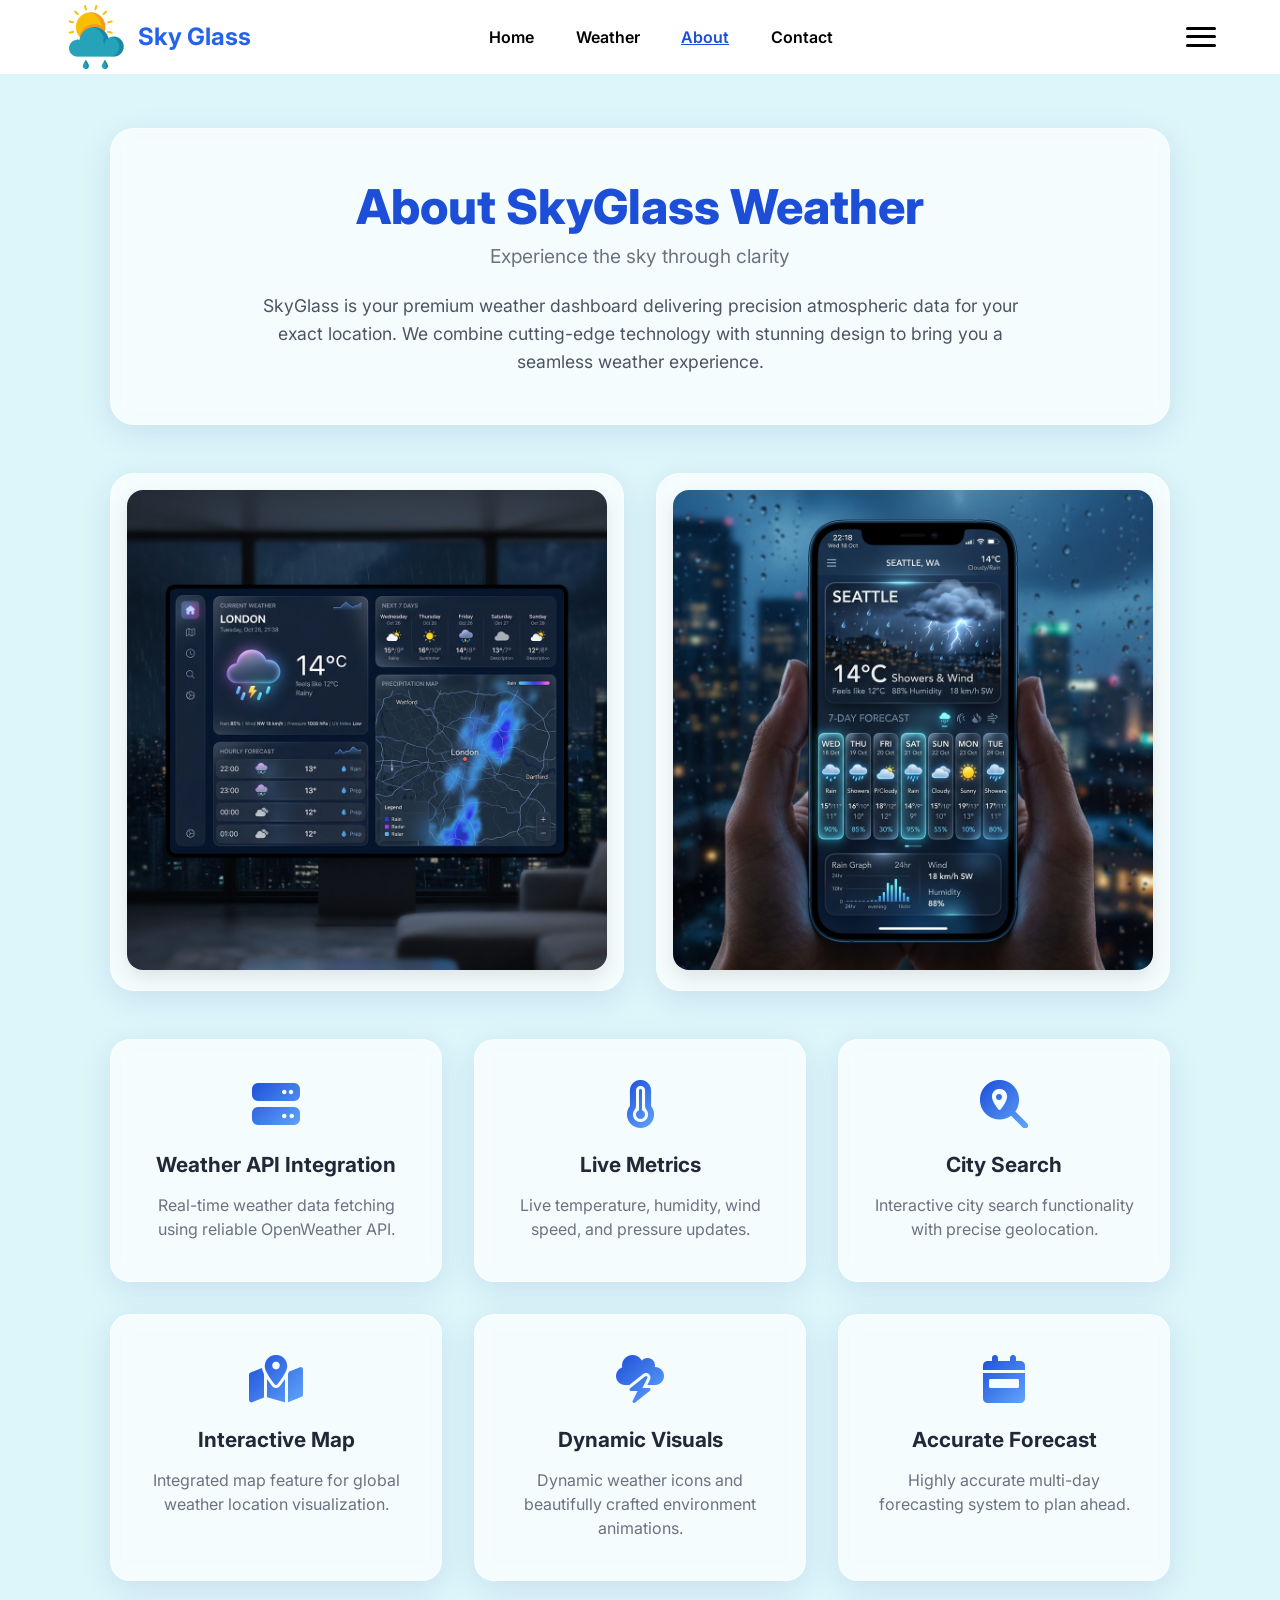
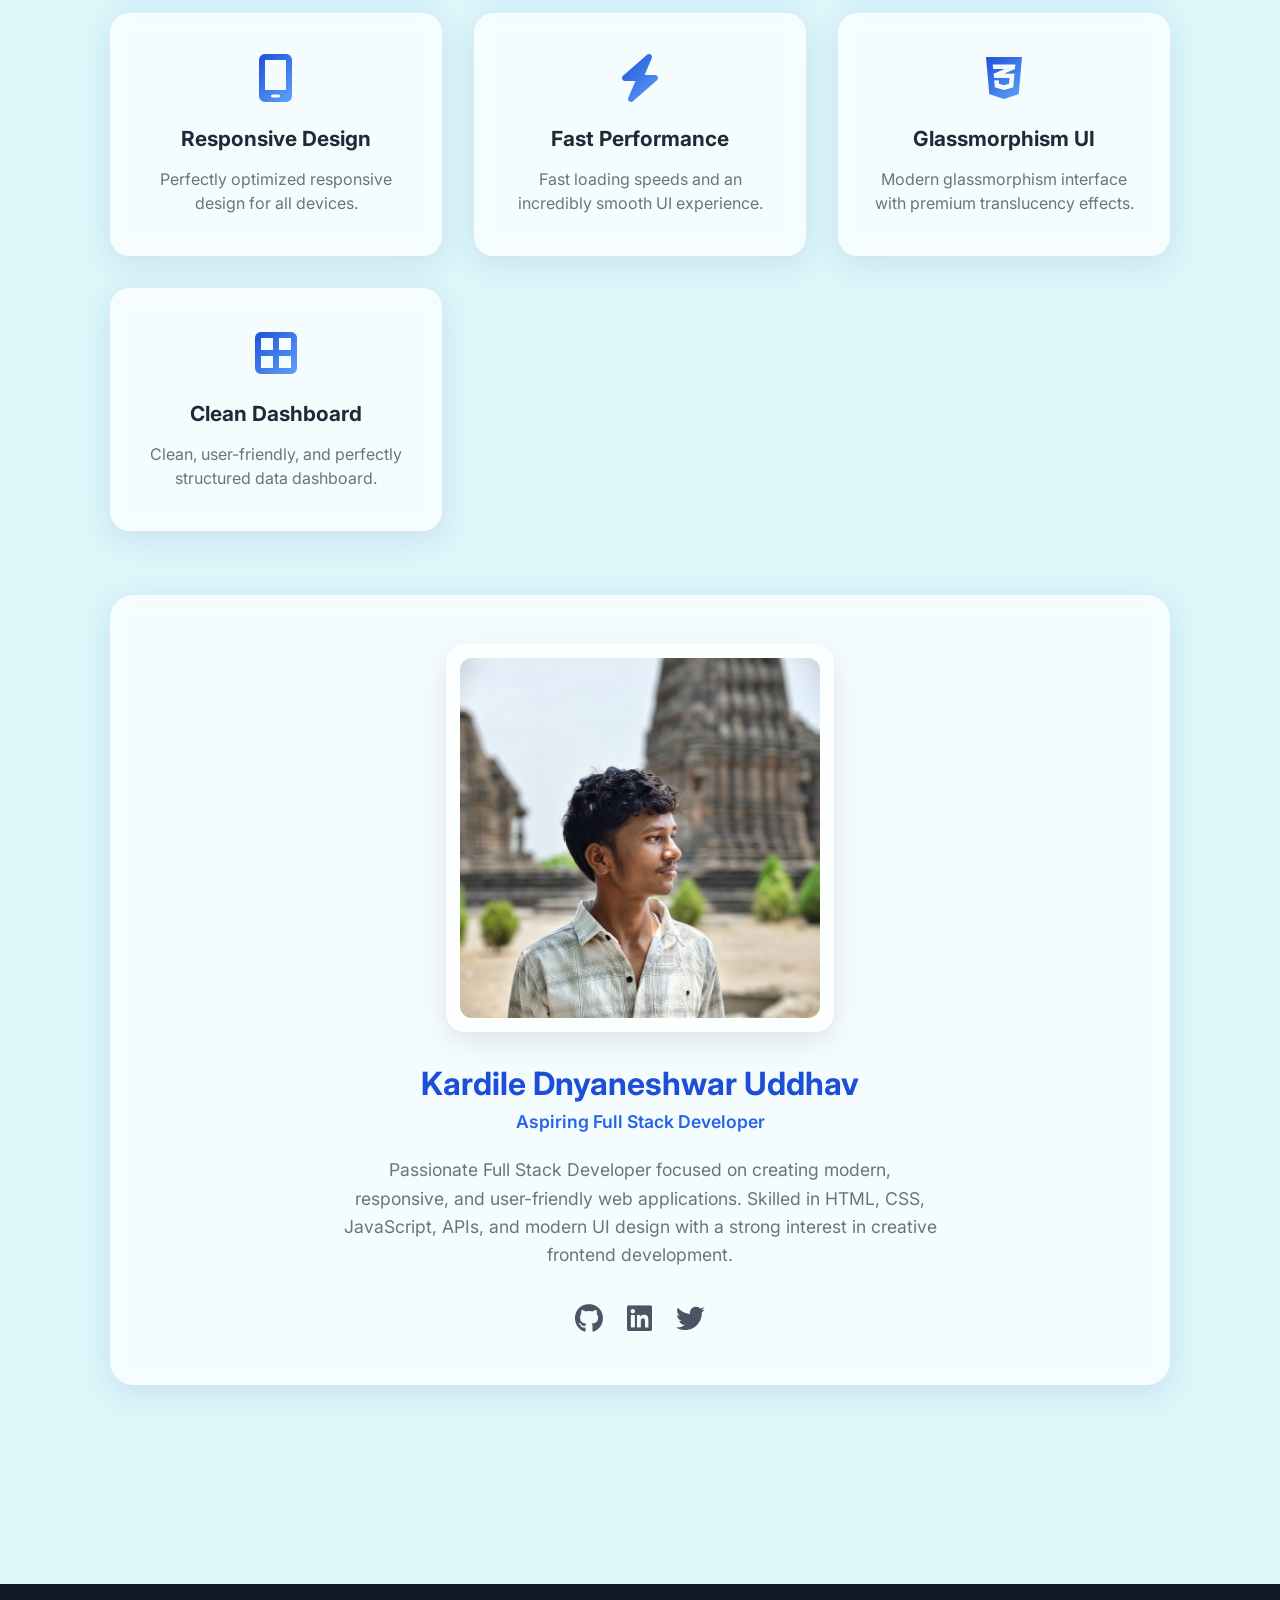
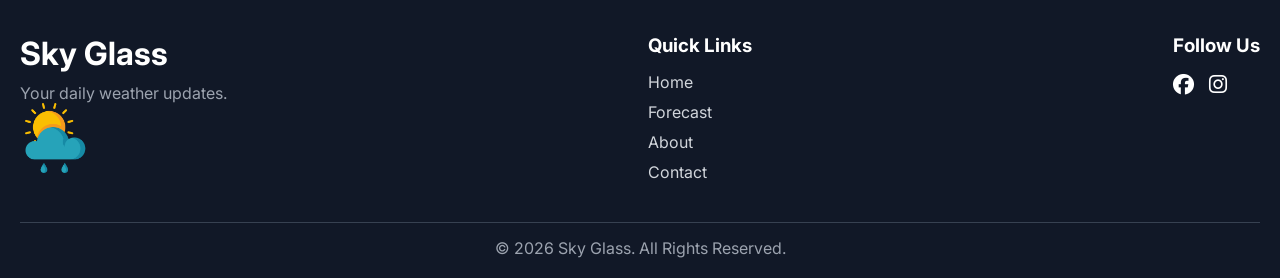
==== commit d8ea0983: "aspiring added" ====
--- a/about.html
+++ b/about.html
@@ -132,7 +132,7 @@
                     </div>
                 </div>
                 <h2>Kardile Dnyaneshwar Uddhav</h2>
-                <p class="role">Full Stack Developer</p>
+                <p class="role">Aspiring Full Stack Developer</p>
                 <p class="intro">Passionate Full Stack Developer focused on creating modern, responsive, and
                     user-friendly web applications.
                     Skilled in HTML, CSS, JavaScript, APIs, and modern UI design with a strong interest in creative
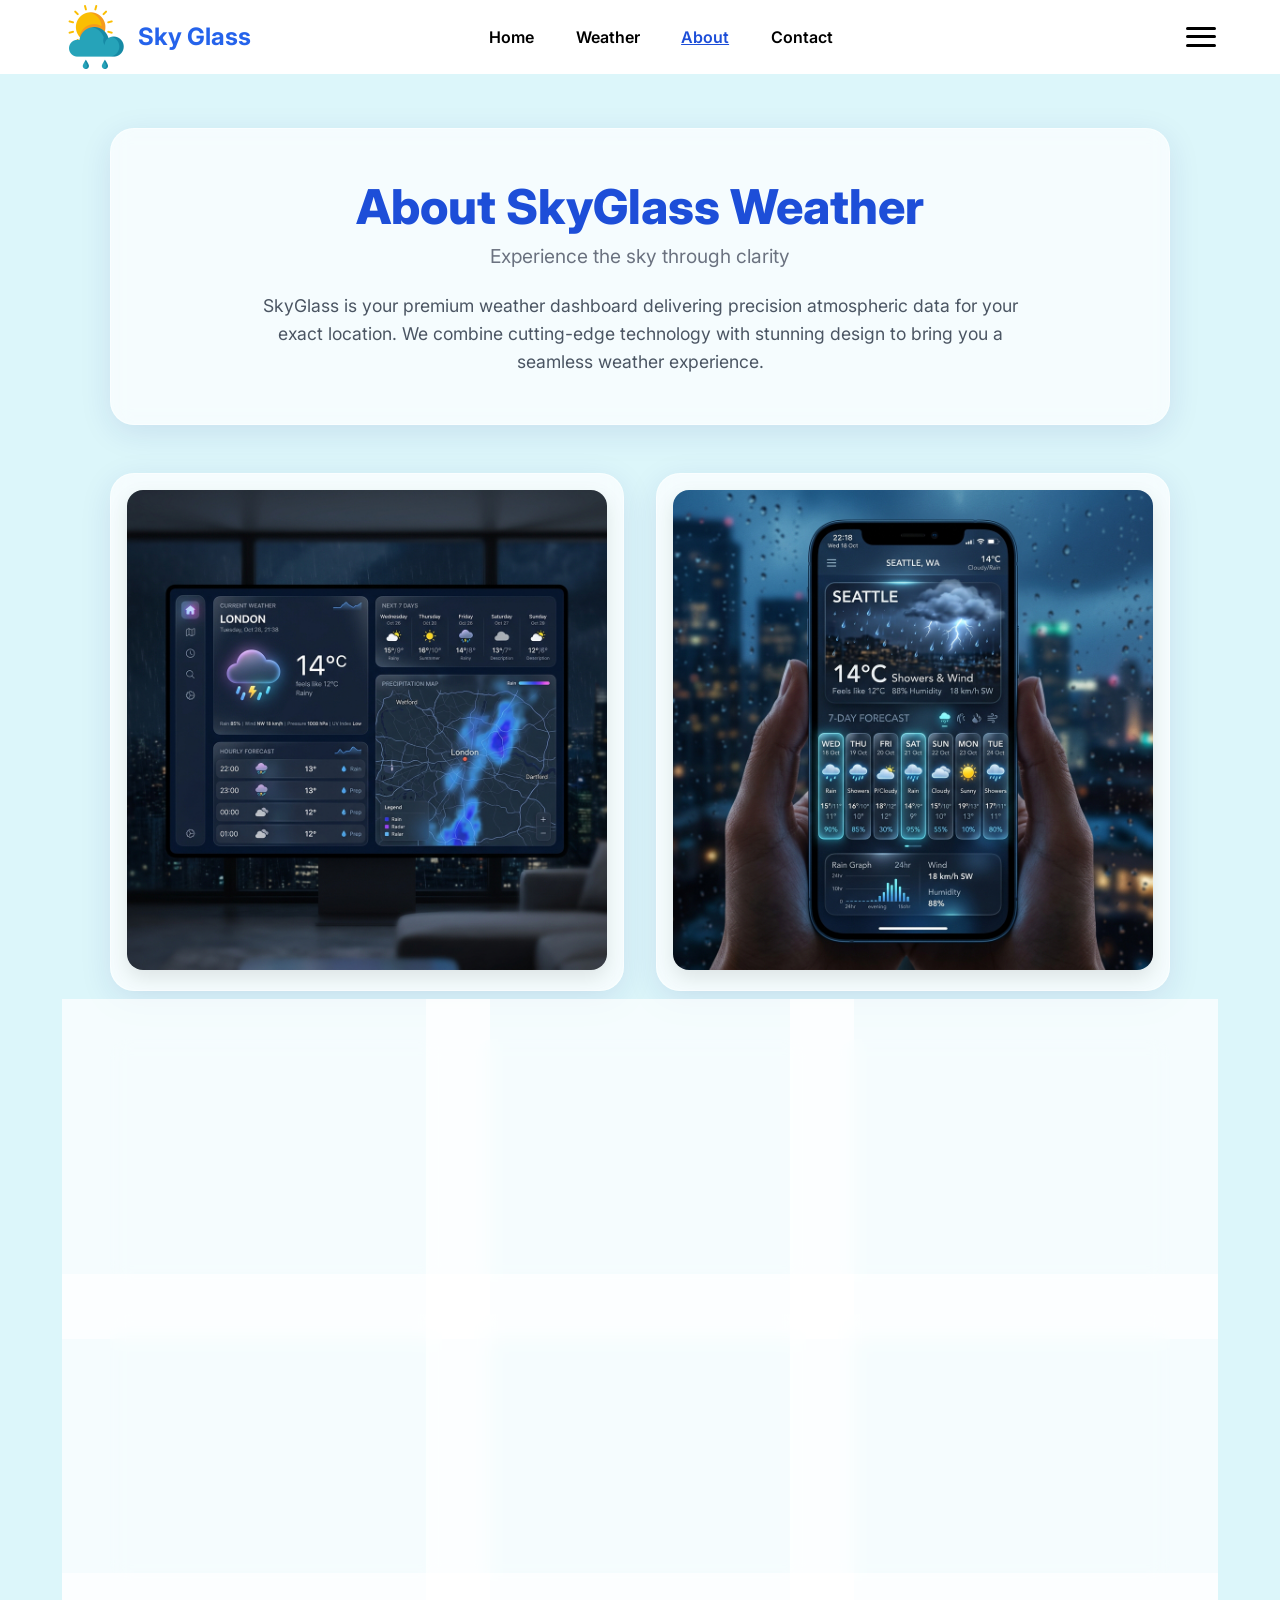
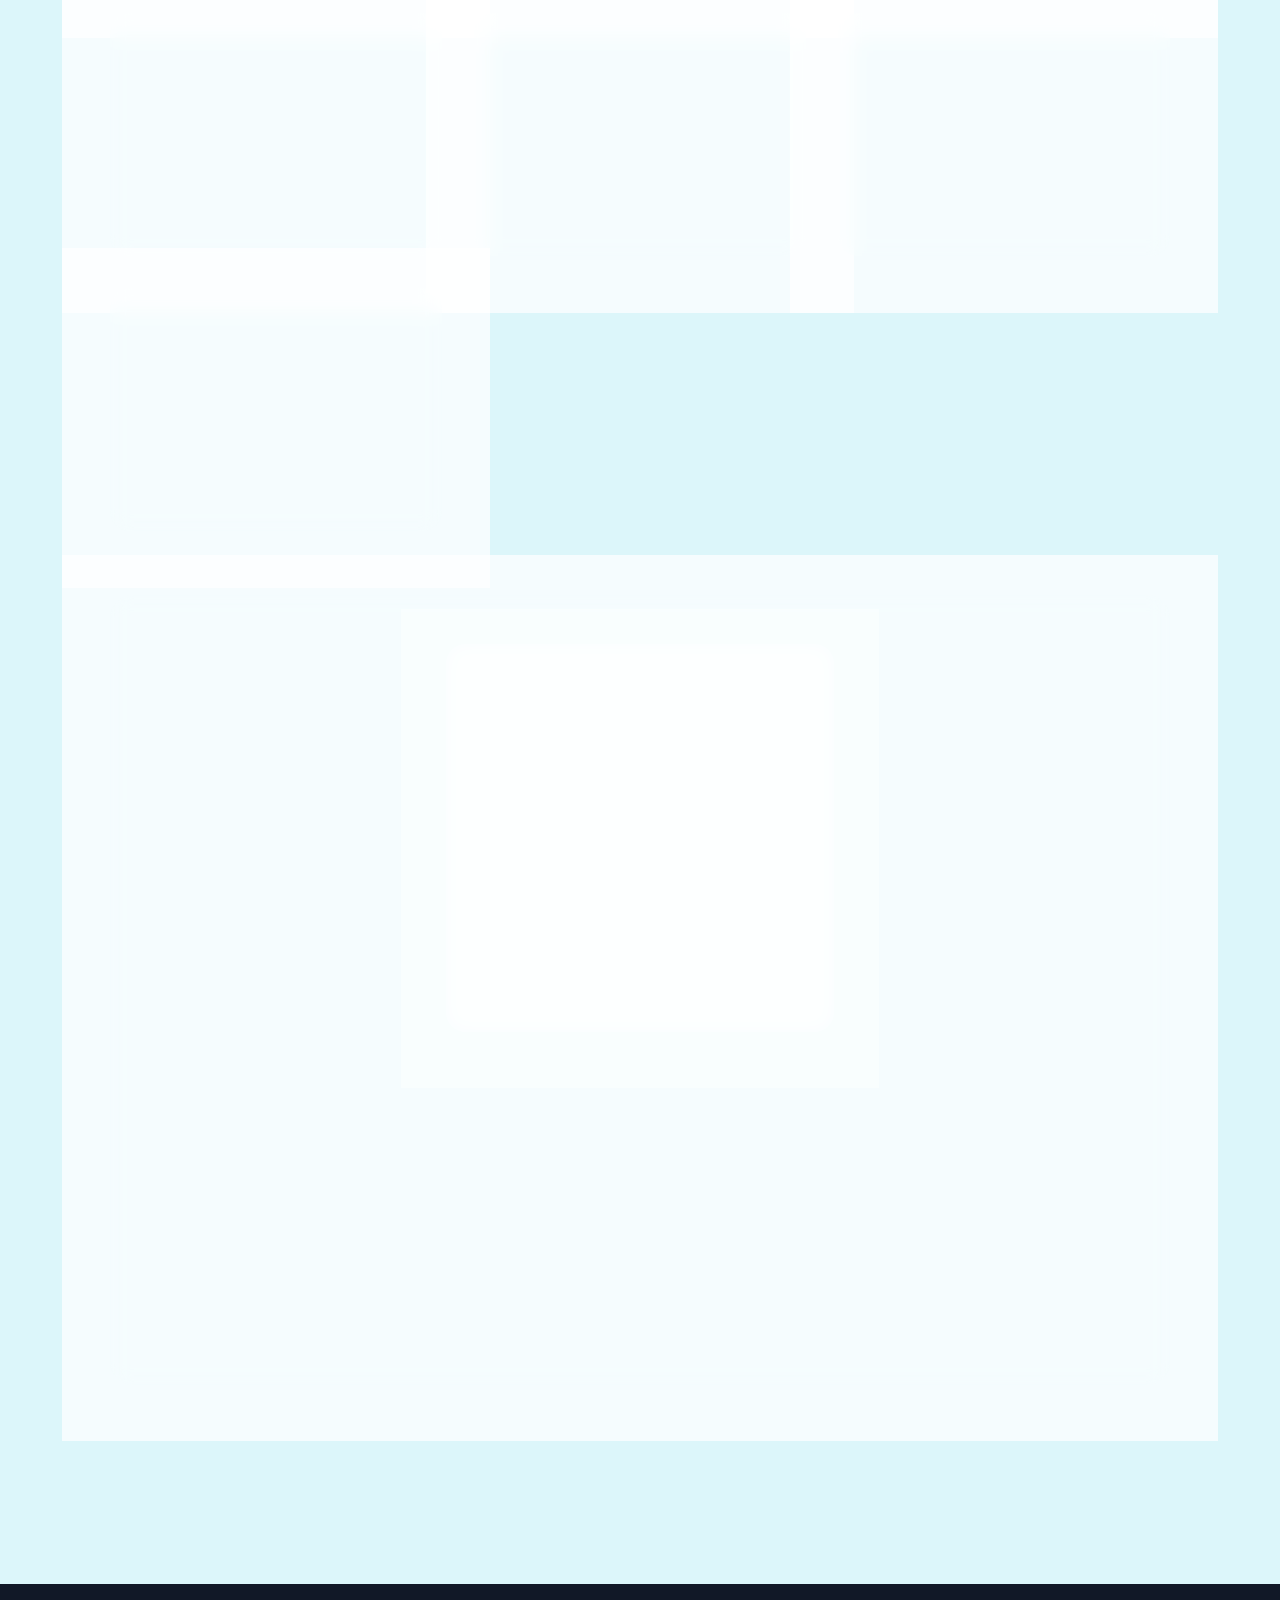
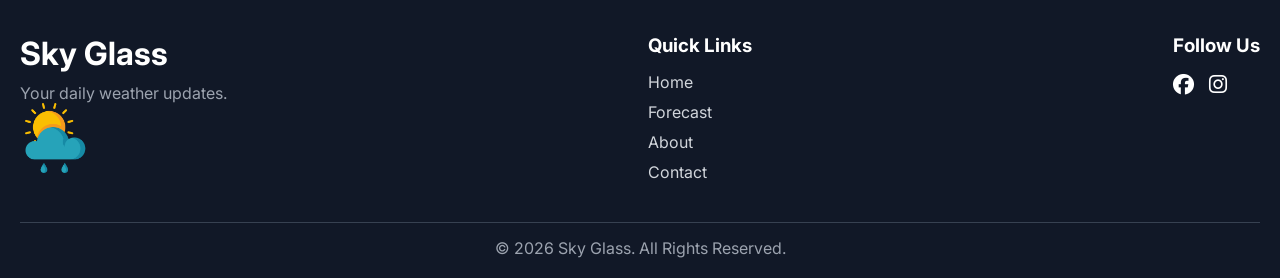
==== commit 4390a0f7: "viva added" ====
--- a/about.html
+++ b/about.html
@@ -132,7 +132,7 @@
                     </div>
                 </div>
                 <h2>Kardile Dnyaneshwar Uddhav</h2>
-                <p class="role">Aspiring Full Stack Developer</p>
+                <p class="role">Aspiring Full Stack Developer </p>
                 <p class="intro">Passionate Full Stack Developer focused on creating modern, responsive, and
                     user-friendly web applications.
                     Skilled in HTML, CSS, JavaScript, APIs, and modern UI design with a strong interest in creative
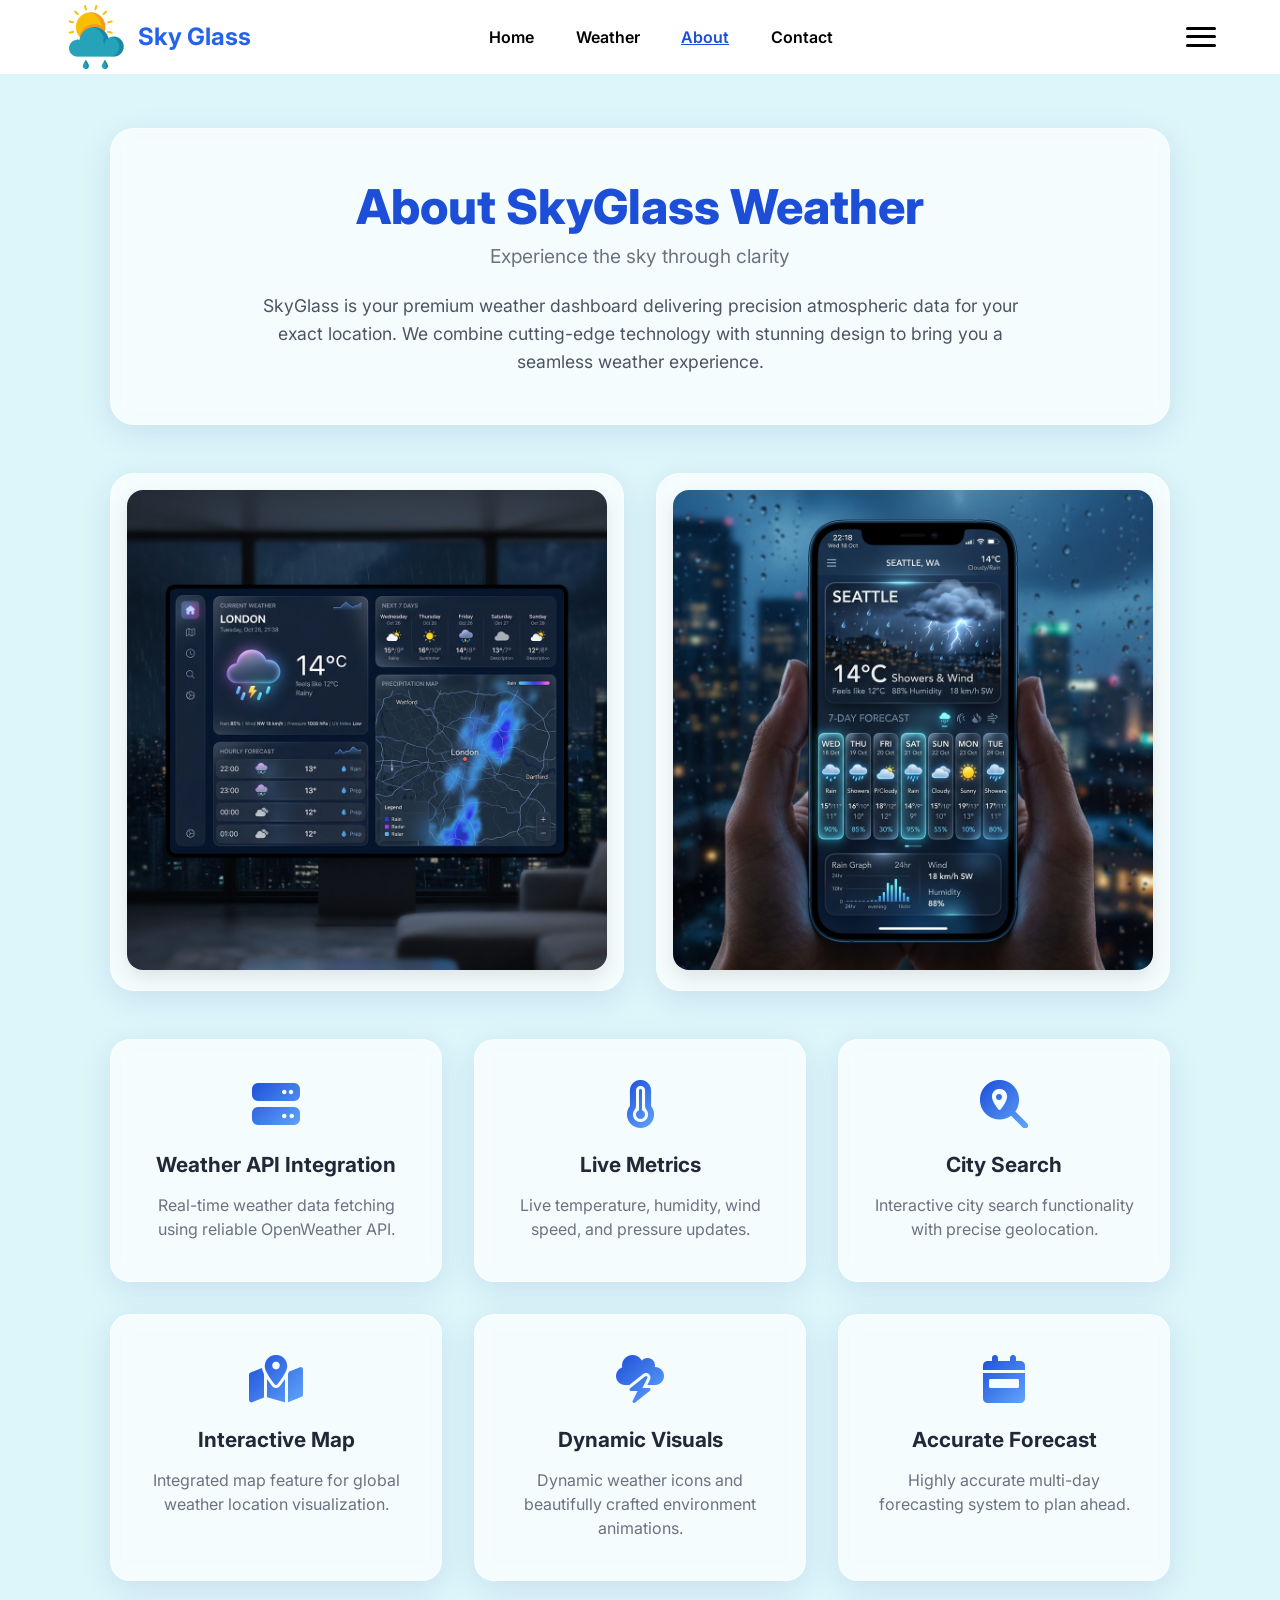
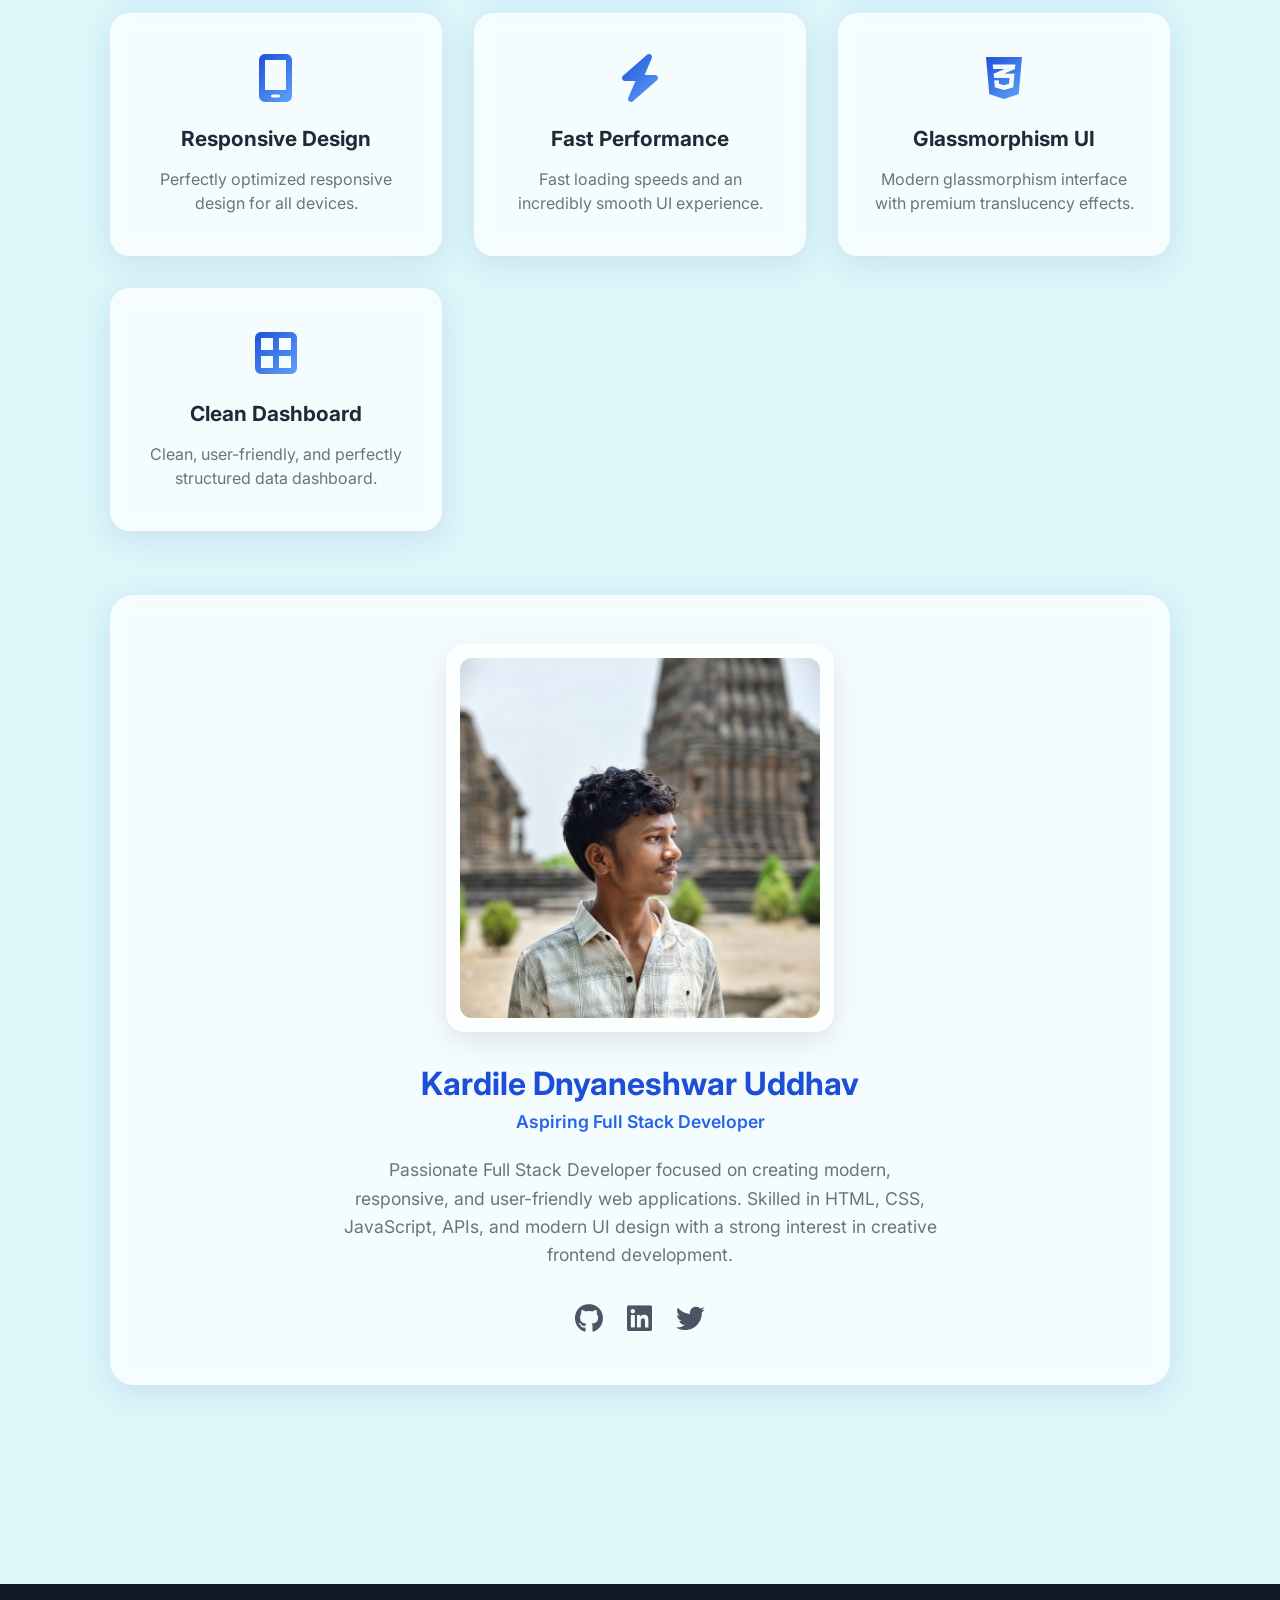
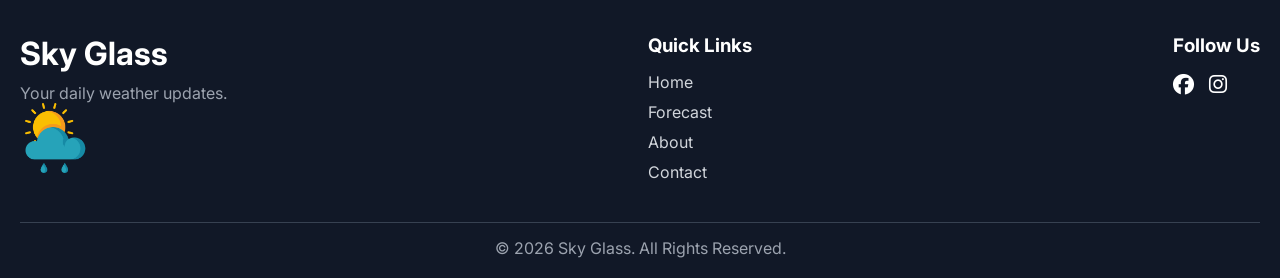
==== commit b3cef393: "seo improve sitemap.xml added" ====
--- a/about.html
+++ b/about.html
@@ -5,6 +5,28 @@
     <meta charset="UTF-8">
     <meta name="viewport" content="width=device-width, initial-scale=1.0">
     <title>About - Sky Glass</title>
+    <meta name="description" content="Learn more about Sky Glass, a premium weather dashboard delivering precision atmospheric data and an elegant glassmorphism UI.">
+    <meta name="keywords" content="About Sky Glass, Weather App, Live Weather, Forecast, Developer">
+    <meta name="author" content="Kardile Dnyaneshwar">
+
+    <!-- Open Graph / Social Media -->
+    <meta property="og:title" content="About - Sky Glass">
+    <meta property="og:description" content="Learn more about Sky Glass, a premium weather dashboard delivering precision atmospheric data.">
+    <meta property="og:type" content="website">
+    <meta property="og:url" content="https://sky-glasss.netlify.app/about.html">
+    <meta property="og:image" content="https://sky-glasss.netlify.app/img/logobl.png">
+
+    <!-- Twitter / X -->
+    <meta name="twitter:card" content="summary_large_image">
+    <meta name="twitter:title" content="About - Sky Glass">
+    <meta name="twitter:description" content="Learn more about Sky Glass, a premium weather dashboard.">
+    <meta name="twitter:image" content="https://sky-glasss.netlify.app/img/logobl.png">
+
+    <meta name="robots" content="index, follow">
+    <meta name="theme-color" content="#0f172a">
+    <link rel="manifest" href="manifest.json">
+    <link rel="apple-touch-icon" href="img/logobl.png">
+
     <link rel="stylesheet" href="style.css">
     <link rel="stylesheet" href="about.css">
     <link rel="preconnect" href="https://fonts.googleapis.com">
@@ -16,7 +38,7 @@
 
 <body>
     <!-- Navbar -->
-    <section id="nav">
+    <header id="nav">
         <div class="navbar">
             <a href="index.html" class="nav-left">
                 <div class="logo"></div>
@@ -30,11 +52,11 @@
                     <a href="contact.html">Contact</a>
                 </div>
             </div>
-            <div class="hamburger" id="hamburger-menu">
+            <button class="hamburger" id="hamburger-menu" aria-label="Toggle Navigation" style="background: none; border: none;">
                 <span></span>
                 <span></span>
                 <span></span>
-            </div>
+            </button>
         </div>
 
         <div class="overlay_menu" id="overlay_menu">
@@ -47,10 +69,10 @@
                 <a href="about.html#developer">Developer</a>
             </div>
         </div>
-    </section>
+    </header>
 
     <!-- About Section -->
-    <div class="about_hero_section">
+    <main class="about_hero_section">
         <!-- 2. ABOUT WEBSITE SECTION -->
         <div class="about_container">
             <div class="about_header glass">
@@ -62,10 +84,10 @@
 
             <div class="about_gallery">
                 <div class="gallery_img_wrapper glass" style="animation-delay: 0.1s;">
-                    <img src="img/weather_preview_desktop.png" alt="Desktop Interface Preview" class="gallery_img">
+                    <img src="img/weather_preview_desktop.png" alt="Sky Glass Desktop Interface Preview" class="gallery_img" loading="lazy">
                 </div>
                 <div class="gallery_img_wrapper glass" style="animation-delay: 0.2s;">
-                    <img src="img/weather_preview_mobile.png" alt="Mobile Interface Preview" class="gallery_img">
+                    <img src="img/weather_preview_mobile.png" alt="Sky Glass Mobile Interface Preview" class="gallery_img" loading="lazy">
                 </div>
             </div>
 
@@ -128,7 +150,7 @@
             <div class="developer_card glass">
                 <div class="profile_img_container">
                     <div class="profile_img_wrapper">
-                        <img src="img/devloper.jpeg" alt="Developer Profile" class="profile_img">
+                        <img src="img/devloper.jpeg" alt="Developer Kardile Dnyaneshwar Profile" class="profile_img" loading="lazy">
                     </div>
                 </div>
                 <h2>Kardile Dnyaneshwar Uddhav</h2>
@@ -138,13 +160,13 @@
                     Skilled in HTML, CSS, JavaScript, APIs, and modern UI design with a strong interest in creative
                     frontend development.</p>
                 <div class="dev_social">
-                    <a href="#"><i class="fa-brands fa-github"></i></a>
-                    <a href="#"><i class="fa-brands fa-linkedin"></i></a>
-                    <a href="#"><i class="fa-brands fa-twitter"></i></a>
-                </div>
-            </div>
-        </div>
-    </div>
+                    <a href="#" aria-label="GitHub Profile"><i class="fa-brands fa-github"></i></a>
+                    <a href="#" aria-label="LinkedIn Profile"><i class="fa-brands fa-linkedin"></i></a>
+                    <a href="#" aria-label="Twitter Profile"><i class="fa-brands fa-twitter"></i></a>
+                </div>
+            </div>
+        </div>
+    </main>
 
     <!-- footer section -->
     <footer class="footer">
@@ -152,7 +174,7 @@
             <div class="footer-logo">
                 <h2>Sky Glass</h2>
                 <p>Your daily weather updates.</p>
-                <img src="img/logobl.png" alt="" height="70px" width="70px">
+                <img src="img/logobl.png" alt="Sky Glass Logo" height="70px" width="70px" loading="lazy">
             </div>
 
             <div class="footer-links">
@@ -168,8 +190,8 @@
             <div class="footer-social">
                 <h3>Follow Us</h3>
                 <div class="social-icons">
-                    <a href="#"><i class="fa-brands fa-facebook"></i></a>
-                    <a href="https://www.instagram.com/_mauli_kardile_?igsh=MW9jZTJrYnExN2NsaA==" target="_blank"><i
+                    <a href="#" aria-label="Facebook"><i class="fa-brands fa-facebook"></i></a>
+                    <a href="https://www.instagram.com/_mauli_kardile_?igsh=MW9jZTJrYnExN2NsaA==" target="_blank" rel="noopener noreferrer" aria-label="Instagram"><i
                             class="fa-brands fa-instagram"></i></a>
                 </div>
             </div>
@@ -180,7 +202,7 @@
         </div>
     </footer>
 
-    <script src="script.js"></script>
+    <script src="script.js" defer></script>
 </body>
 
 </html>
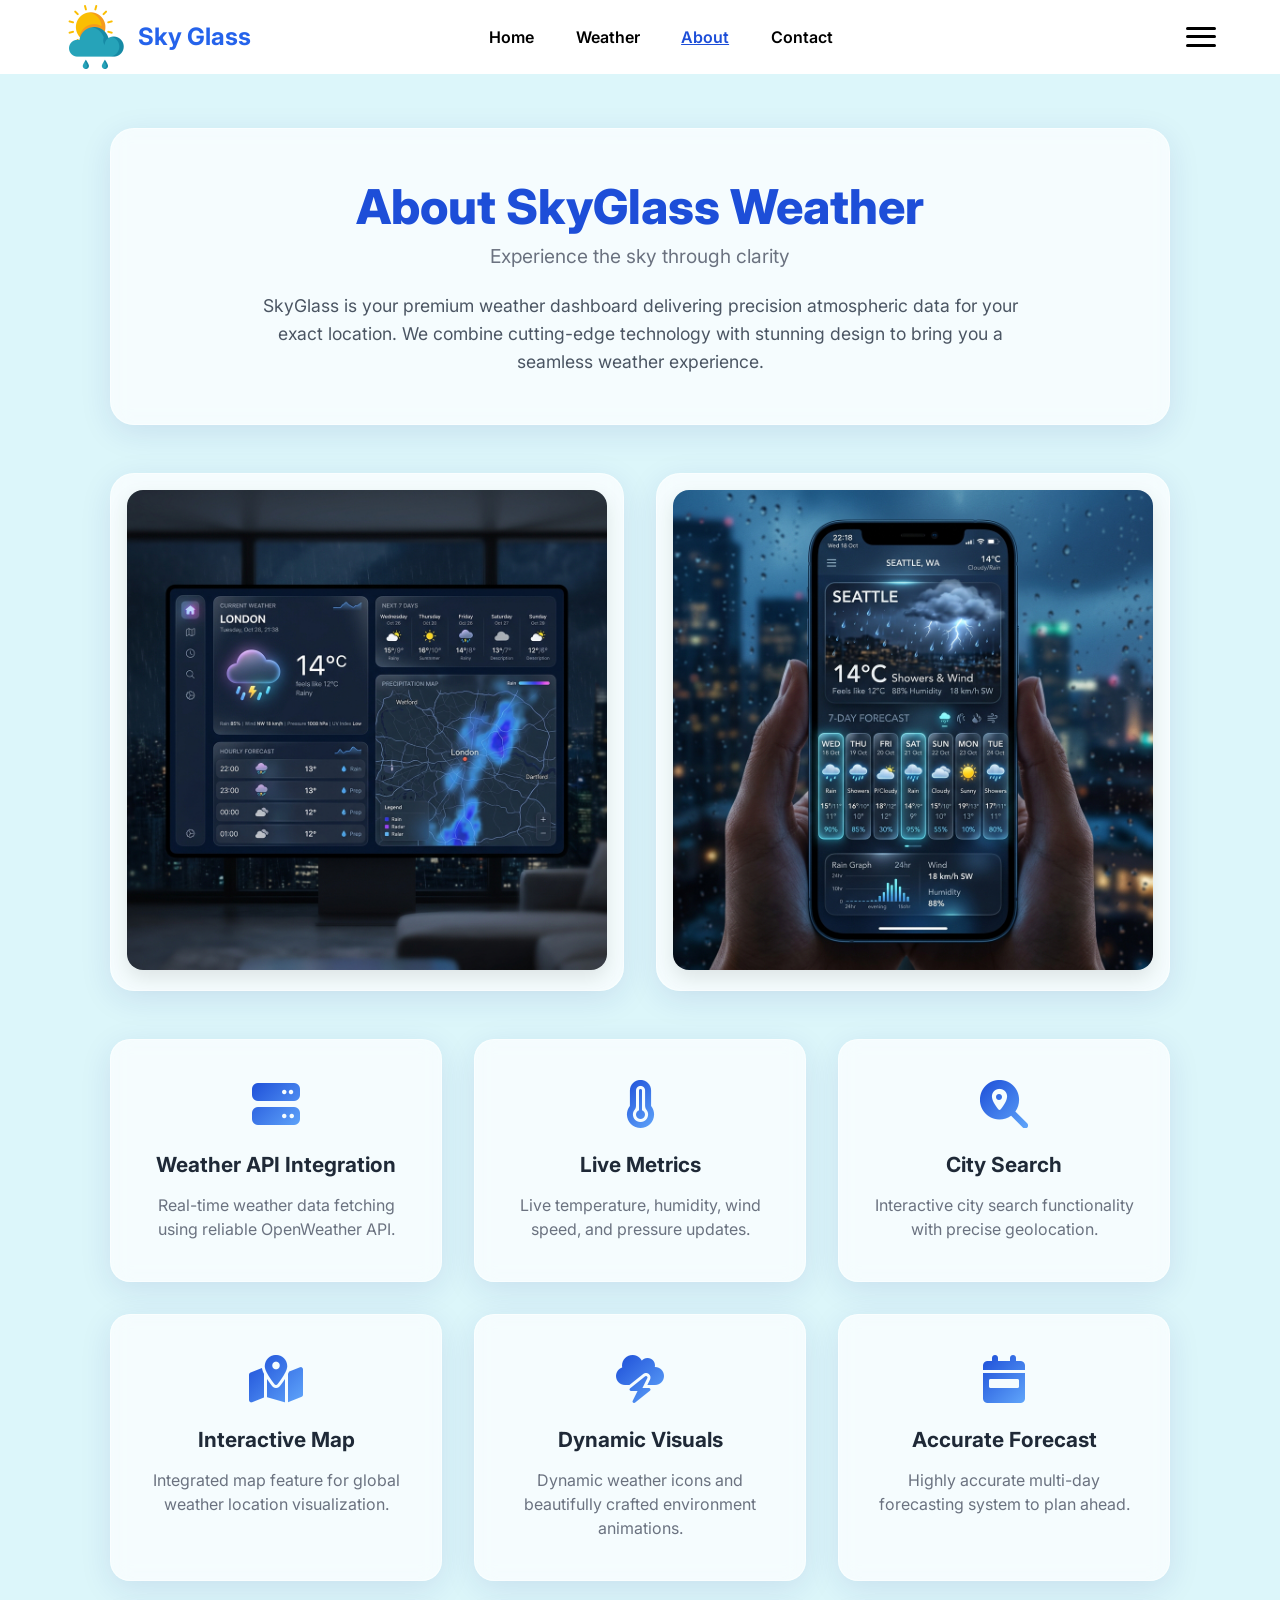
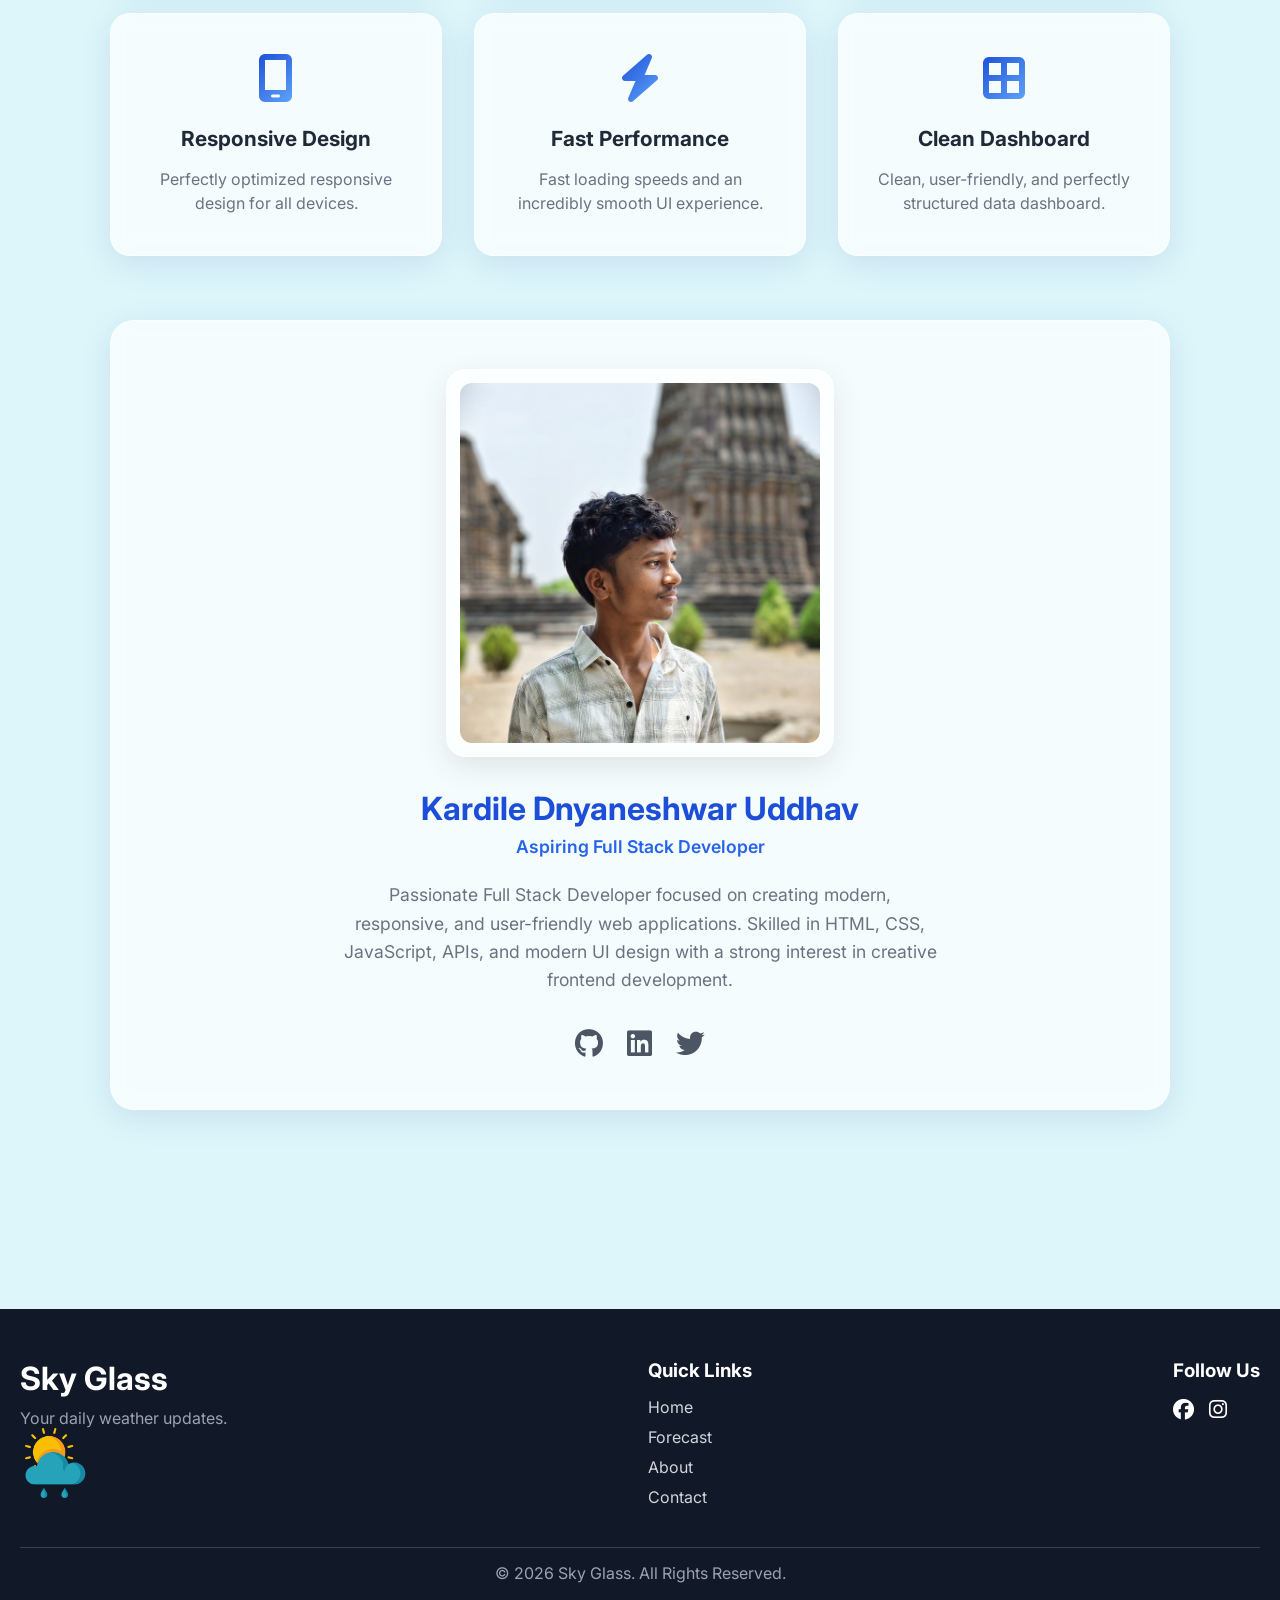
==== commit 370a107e: "rollback" ====
--- a/about.html
+++ b/about.html
@@ -132,11 +132,7 @@
                     <h3>Fast Performance</h3>
                     <p>Fast loading speeds and an incredibly smooth UI experience.</p>
                 </div>
-                <div class="feature_card glass" style="animation-delay: 0.9s;">
-                    <i class="fa-brands fa-css3-alt feature_icon"></i>
-                    <h3>Glassmorphism UI</h3>
-                    <p>Modern glassmorphism interface with premium translucency effects.</p>
-                </div>
+                
                 <div class="feature_card glass" style="animation-delay: 1.0s;">
                     <i class="fa-solid fa-border-all feature_icon"></i>
                     <h3>Clean Dashboard</h3>
--- a/style.css
+++ b/style.css
@@ -316,22 +316,33 @@
 
 .resultbox {
     display: flex;
-    justify-content: space-evenly;
-    margin-top: 6rem;
+    justify-content: center;
+    align-items: stretch;
+    flex-wrap: wrap;
+    gap: 2rem;
+    margin-top: 3rem;
+    width: 95%;
+    max-width: 1400px;
+    margin-left: auto;
+    margin-right: auto;
 }
 
 .box1 {
-    width: 940px;
-    height: 400px;
+    flex: 2 1 60%;
+    min-width: 320px;
+    min-height: 400px;
     background-color: white;
     border-radius: 1rem;
     display: flex;
     justify-content: space-evenly;
+    align-items: center;
     position: relative;
     overflow: hidden;
     background-size: cover;
     background-position: center;
     transition: background-image 0.8s ease-in-out;
+    padding: 2rem;
+    box-sizing: border-box;
 }
 
 .box1::before {
@@ -353,11 +364,16 @@
 }
 
 .box2 {
-    width: 440px;
-    height: 400px;
+    flex: 1 1 30%;
+    min-width: 300px;
+    min-height: 400px;
     background-color: white;
-    margin-right: 40px;
     border-radius: 1rem;
+    display: flex;
+    flex-direction: column;
+    justify-content: center;
+    padding: 2rem;
+    box-sizing: border-box;
 }
 
 .left {
@@ -367,13 +383,12 @@
 .location i {
     font-size: 1.8rem;
     color: #ffffff;
-    margin-top: 8px;
     text-shadow: 0 2px 4px rgba(0,0,0,0.5);
 }
 
 .location {
     display: flex;
-    margin-top: 30px;
+    align-items: center;
     text-align: left;
 }
 
@@ -394,6 +409,7 @@
     font-weight: 700;
     color: #ffffff;
     text-shadow: 0 4px 10px rgba(0,0,0,0.6);
+    line-height: 1;
 }
 
 .ferai {
@@ -406,7 +422,6 @@
 .tempinfo {
     display: flex;
     margin-top: 20px;
-
 }
 
 .humidity {
@@ -417,11 +432,12 @@
     -webkit-backdrop-filter: blur(5px);
     border: 1px solid rgba(255, 255, 255, 0.3);
     border-radius: 15px;
-    text-align: center;
+    display: flex;
+    align-items: center;
+    justify-content: center;
 }
 
 .humidity p {
-    margin-top: 8%;
     color: #ffffff;
     font-weight: 500;
 }
@@ -435,90 +451,93 @@
     border: 1px solid rgba(255, 255, 255, 0.3);
     border-radius: 15px;
     margin-left: 10px;
-    text-align: center;
+    display: flex;
+    align-items: center;
+    justify-content: center;
 }
 
 .wind p {
-    margin-top: 8%;
     color: #ffffff;
     font-weight: 500;
+}
+
+.right {
+    display: flex;
+    flex-direction: column;
+    align-items: center;
+    justify-content: center;
 }
 
 .right i {
     color: #ffffff;
     font-size: 150px;
     font-weight: bold;
-    margin-top: 5.6rem;
     text-shadow: 0 4px 10px rgba(0,0,0,0.5);
 }
 
 .right p {
     font-size: 1.2rem;
     font-weight: 700;
-    margin-top: 12%;
+    margin-top: 1rem;
+    text-align: center;
     color: #ffffff;
     text-shadow: 0 2px 4px rgba(0,0,0,0.5);
 }
 
 #ut {
     color: #6B7280;
-    margin-top: 8%;
-    margin-left: 1.2rem;
     font-family: 'Inter', sans-serif;
     font-weight: 600;
-    width: 70%;
-
 }
 
 .uvhead {
     display: flex;
-    justify-content: space-evenly;
+    justify-content: space-between;
+    align-items: center;
+    width: 80%;
+    margin: 0 auto;
 }
 
 .uvhead i {
     font-size: 2rem;
-    margin-top: 8%;
 }
 
 #uvindex {
     text-align: center;
     font-size: 5rem;
     font-weight: 700;
-    margin-top: 3.1rem;
+    margin-top: 1rem;
     color: #1D4ED8;
 }
 
 #uvstate {
     text-align: center;
-    margin-top: 1.2rem;
+    margin-top: 0.5rem;
     color: #6B7280;
 }
 
 .progress {
-    width: 70%;
-    margin-top: 1.2rem;
+    width: 80%;
+    margin-top: 1.5rem;
     height: 0.6rem;
     background-color: #e0e0e0;
-    margin-left: 15%;
+    margin: 1.5rem auto 0 auto;
     border-radius: 6px;
 }
 
 .fill {
-
     height: 0.6rem;
     width: 40%;
     background-color: #1D4ED8;
     position: relative;
     left: 0;
     border-radius: 6px;
-
 }
 
 #pm {
     text-align: center;
     margin-top: 1rem;
     color: #6B7280;
-
 }
 
 /* weakly forcast */
@@ -701,6 +720,27 @@
 /* responsive */
 
 /* =========================
+   LAPTOP / DESKTOP RESPONSIVE
+========================= */
+
+@media (max-width: 1200px) {
+    .resultbox {
+        flex-direction: column;
+        align-items: center;
+    }
+
+    .installbtn {
+        display: none;
+    }
+    
+    .box1, .box2 {
+        width: 100%;
+        max-width: 800px; /* Limit width nicely when stacked */
+        flex: none; /* Override base flex to just be block-like */
+    }
+}
+
+/* =========================
    TABLET
 ========================= */
 
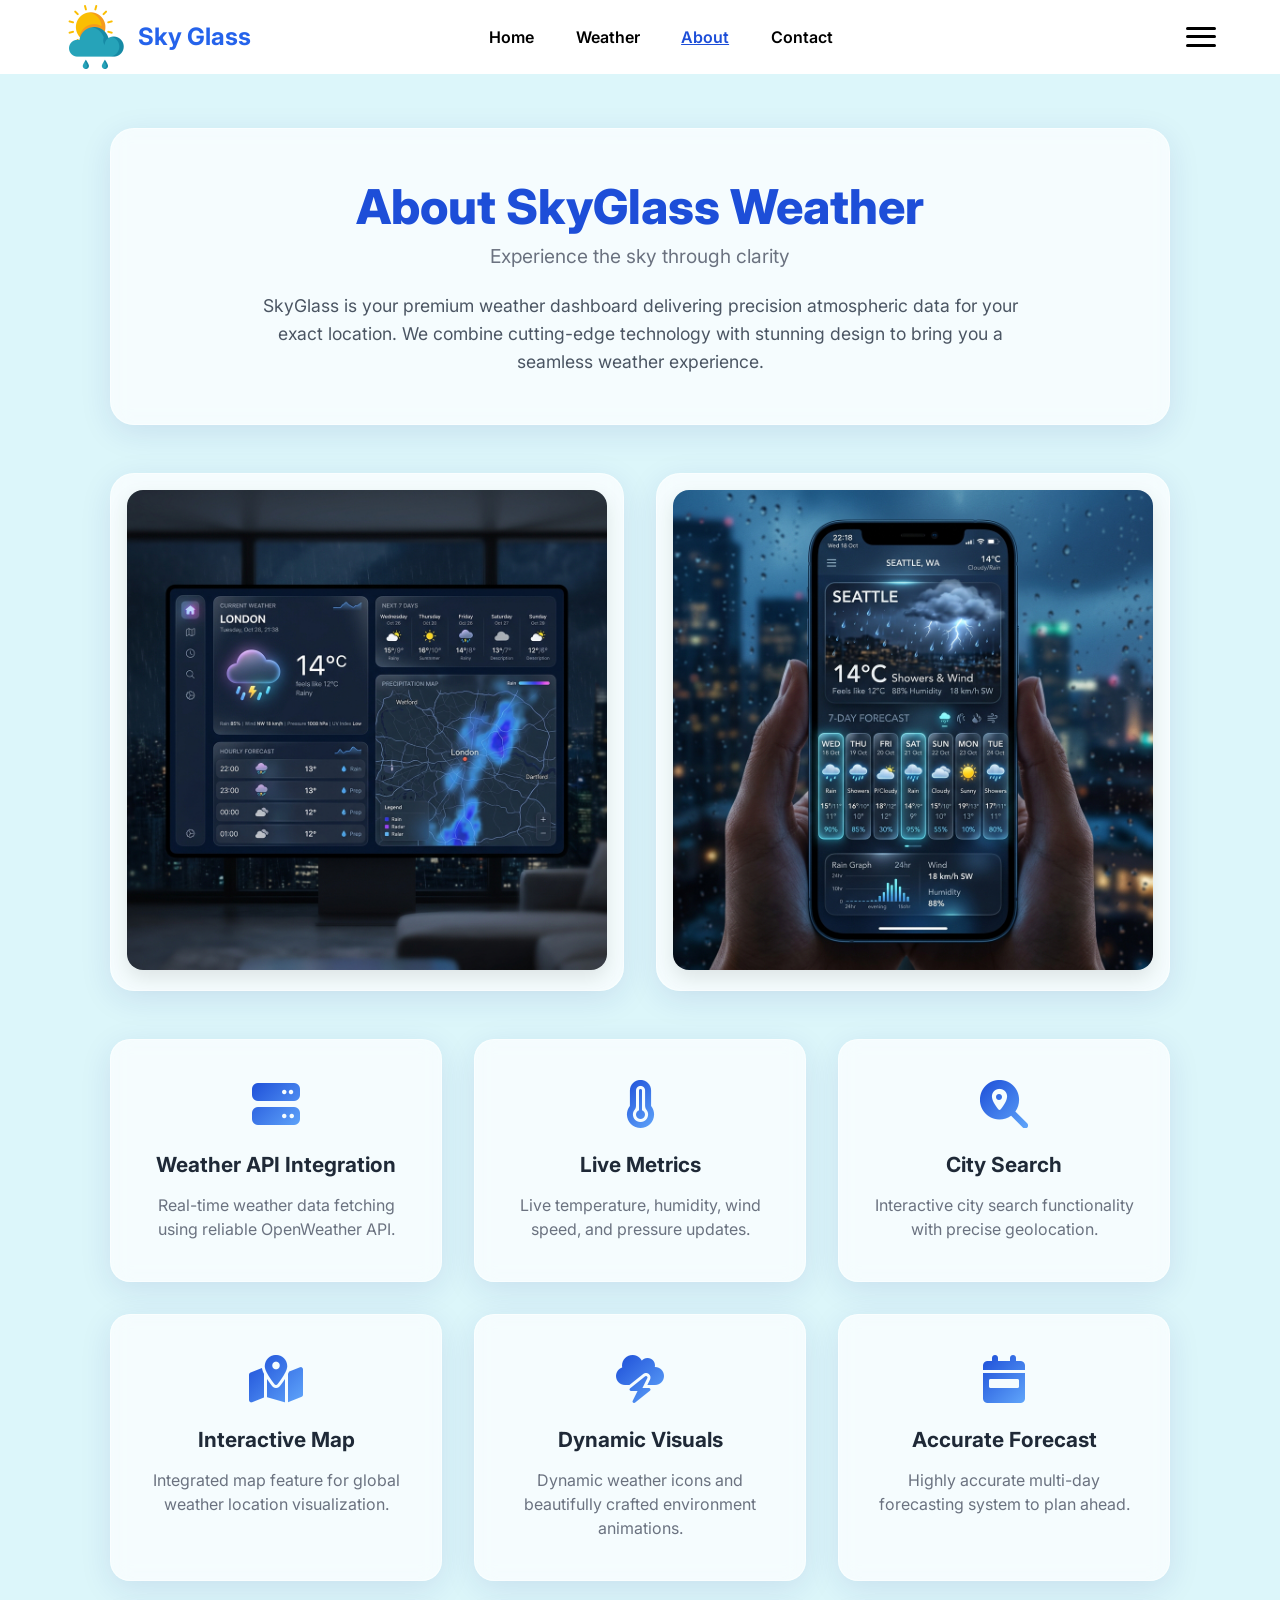
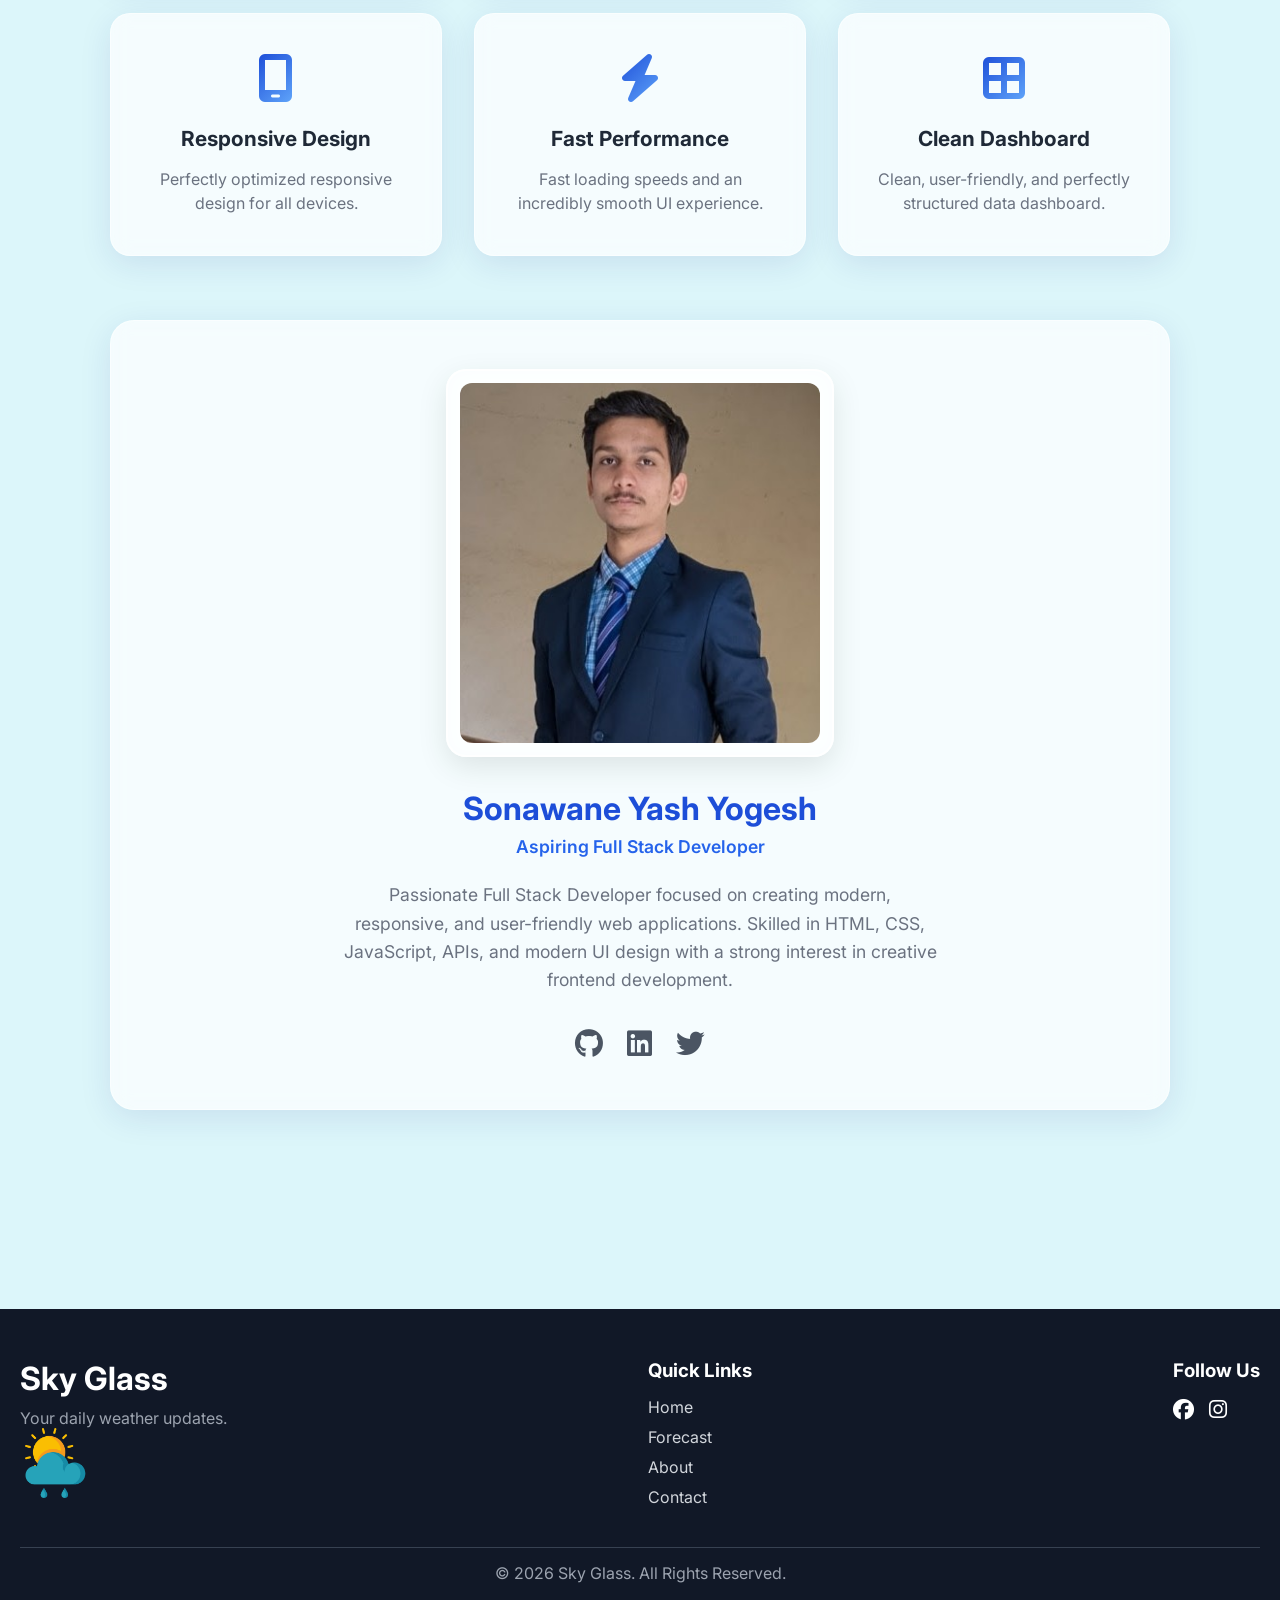
==== commit 704de793: ".env fix" ====
--- a/about.html
+++ b/about.html
@@ -149,7 +149,7 @@
                         <img src="img/devloper.jpeg" alt="Developer Kardile Dnyaneshwar Profile" class="profile_img" loading="lazy">
                     </div>
                 </div>
-                <h2>Kardile Dnyaneshwar Uddhav</h2>
+                <h2>Sonawane Yash Yogesh</h2>
                 <p class="role">Aspiring Full Stack Developer </p>
                 <p class="intro">Passionate Full Stack Developer focused on creating modern, responsive, and
                     user-friendly web applications.
@@ -187,7 +187,7 @@
                 <h3>Follow Us</h3>
                 <div class="social-icons">
                     <a href="#" aria-label="Facebook"><i class="fa-brands fa-facebook"></i></a>
-                    <a href="https://www.instagram.com/_mauli_kardile_?igsh=MW9jZTJrYnExN2NsaA==" target="_blank" rel="noopener noreferrer" aria-label="Instagram"><i
+                    <a href="#" target="_blank" rel="noopener noreferrer" aria-label="Instagram"><i
                             class="fa-brands fa-instagram"></i></a>
                 </div>
             </div>
